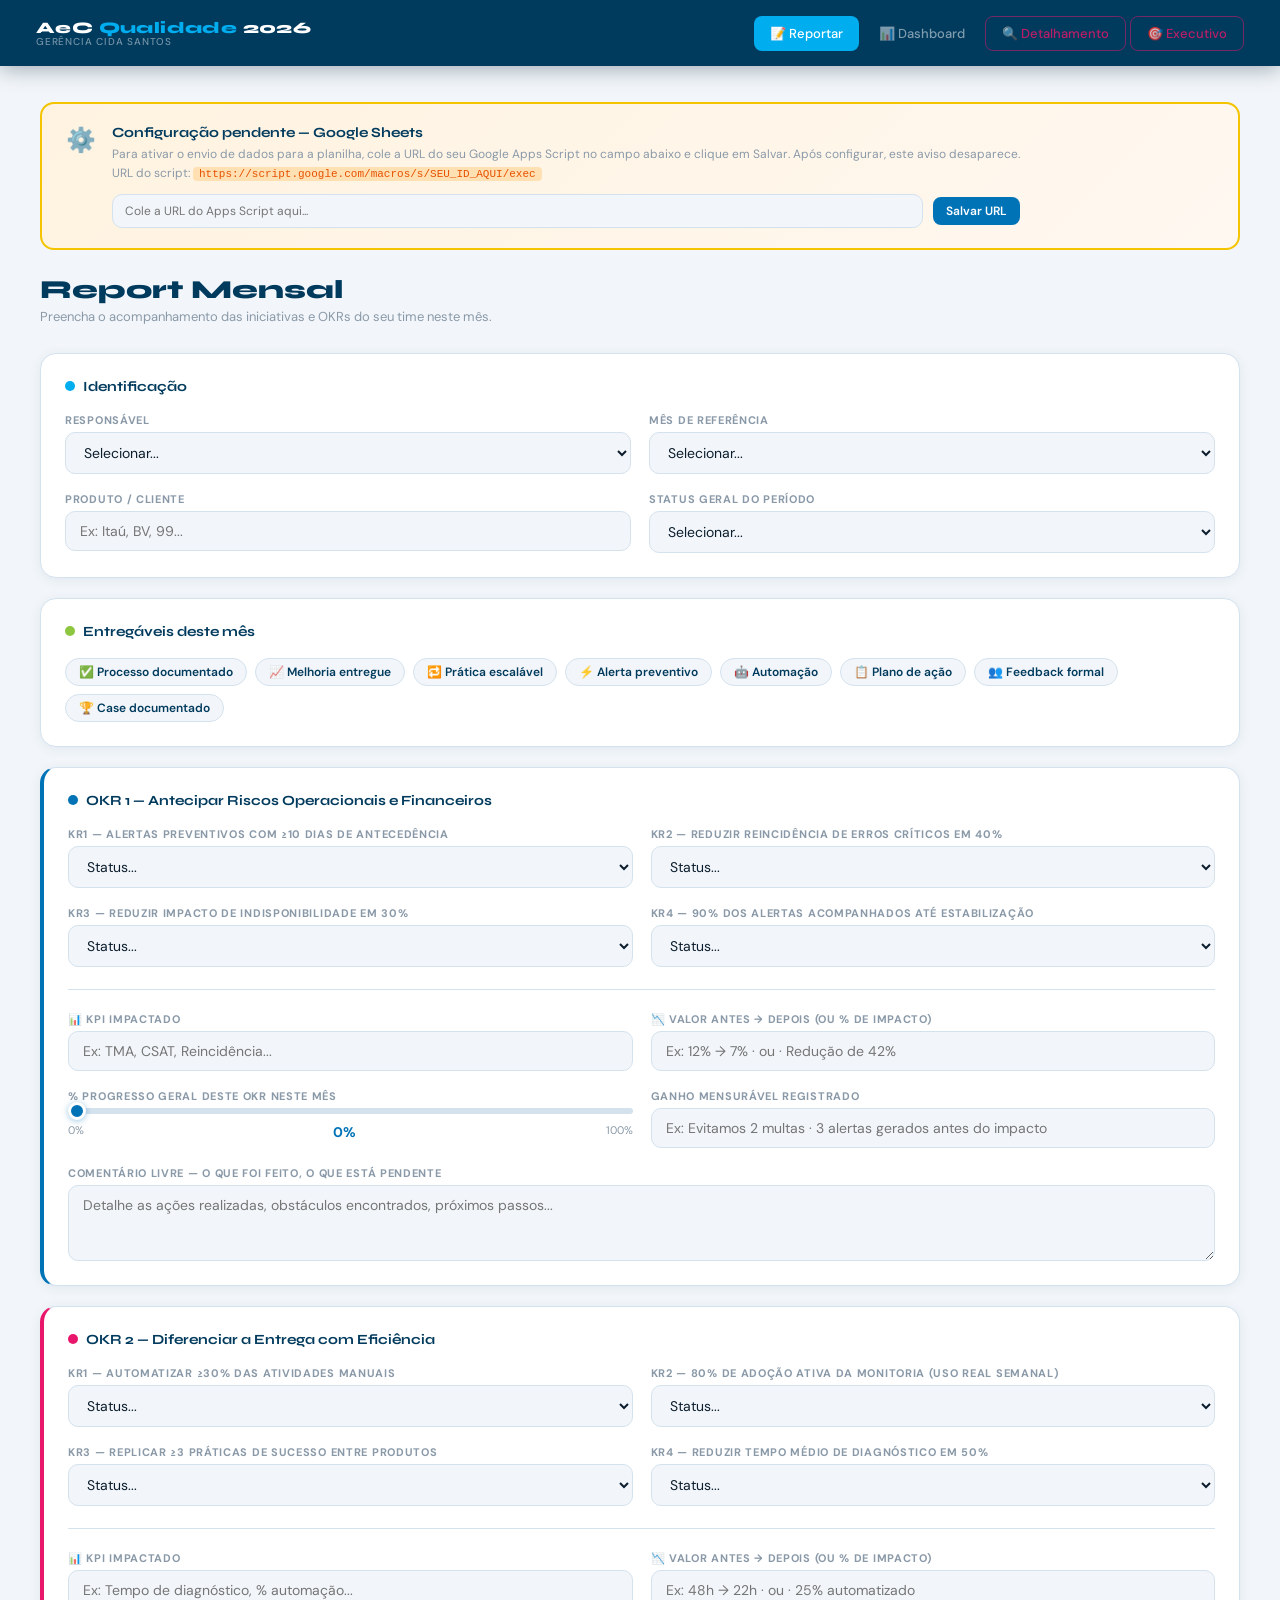
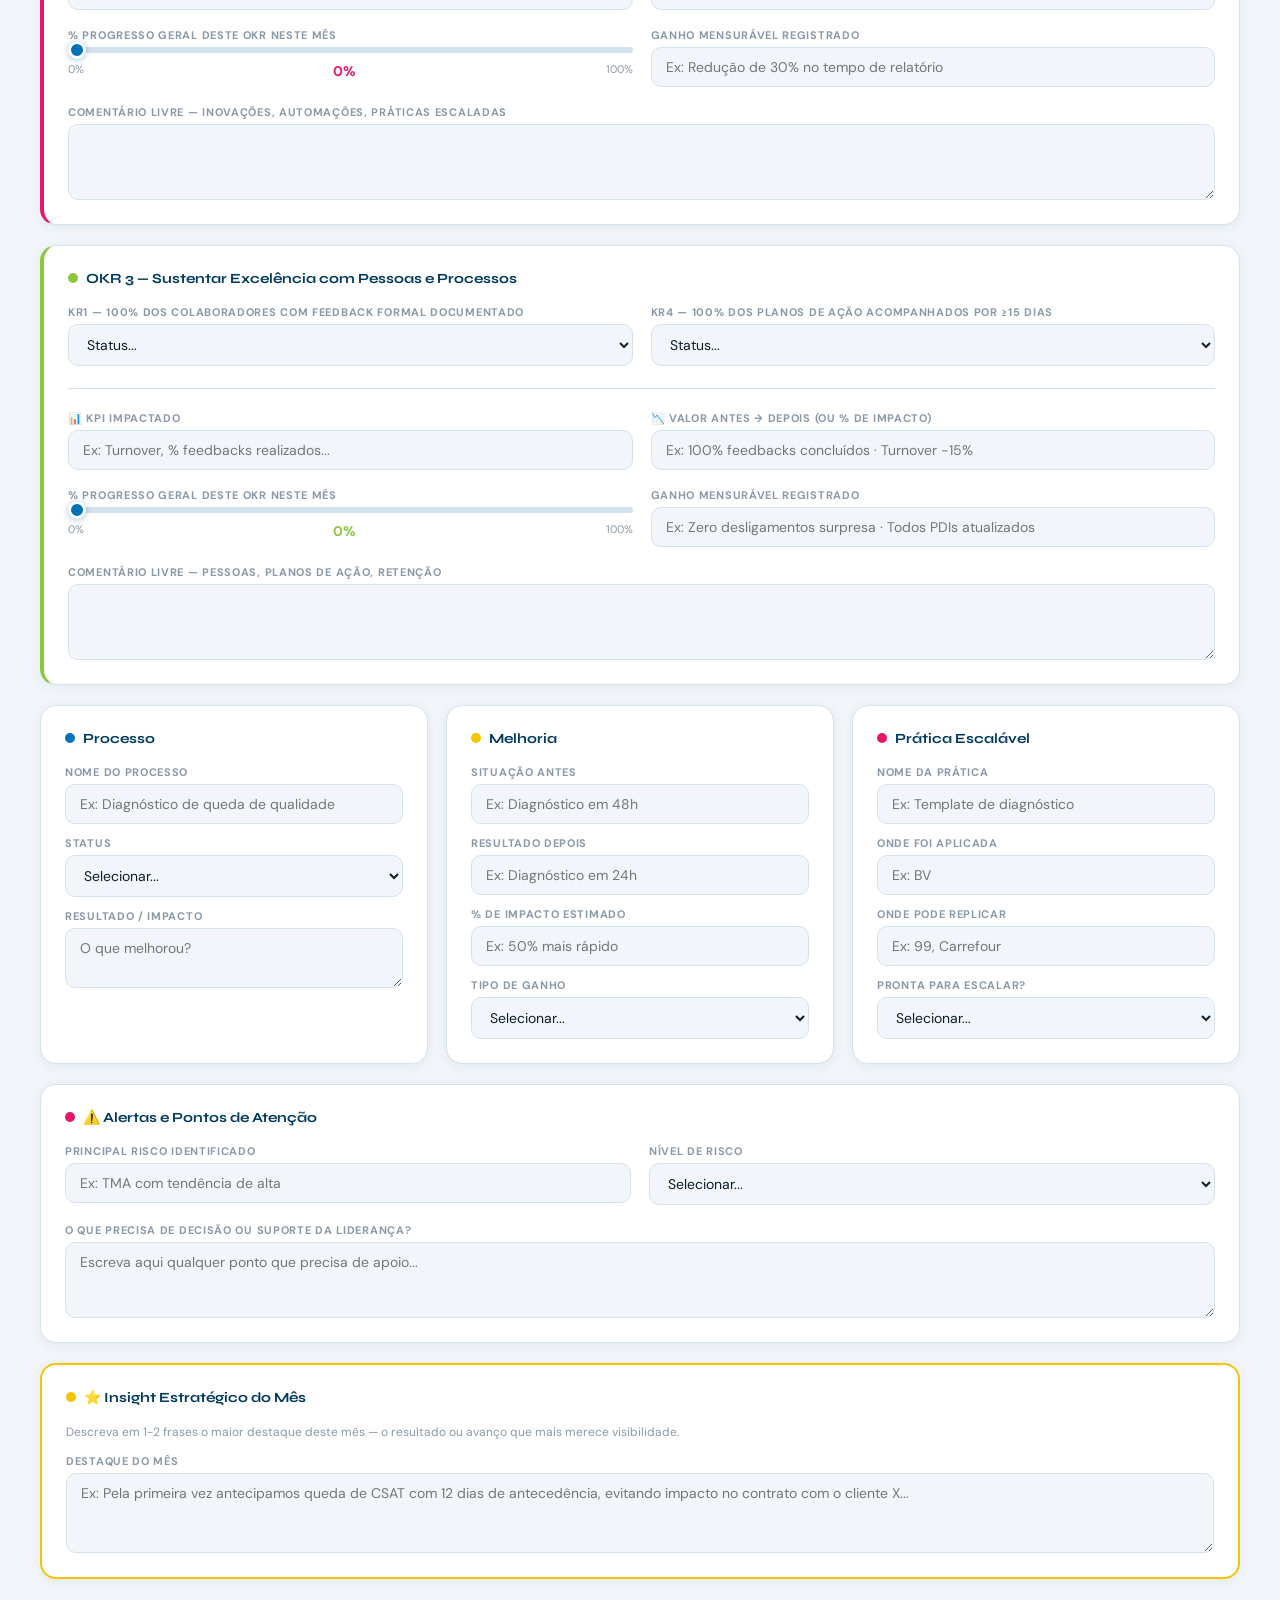
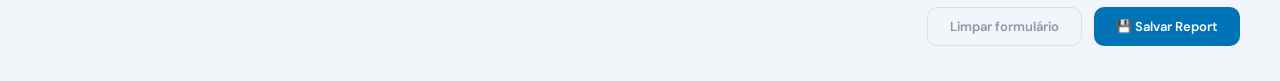
==== index.html @ 35d38d85 "Add files via upload" ====
<!DOCTYPE html>
<html lang="pt-BR">
<head>
<meta charset="UTF-8">
<meta name="viewport" content="width=device-width, initial-scale=1.0">
<title>Qualidade AeC 2026 — Gerência Cida Santos</title>
<style>
@import url('https://fonts.googleapis.com/css2?family=Syne:wght@400;600;700;800&family=DM+Sans:ital,wght@0,300;0,400;0,500;0,600;1,400&display=swap');

:root {
  --navy: #003A5D;
  --teal: #0073B7;
  --cyan: #00AEEF;
  --magenta: #E8176C;
  --yellow: #F5C400;
  --lime: #8DC63F;
  --white: #FFFFFF;
  --offwhite: #F2F6FA;
  --gray: #8A99A8;
  --dark: #0C1E2D;
  --border: #D4E2EE;
  --card: #FFFFFF;
  --shadow: 0 2px 12px rgba(0,58,93,.08);
}

* { margin:0; padding:0; box-sizing:border-box; }
html { scroll-behavior: smooth; }

body {
  font-family: 'DM Sans', sans-serif;
  background: var(--offwhite);
  color: var(--dark);
  min-height: 100vh;
}

/* ── NAV ── */
.nav {
  background: var(--navy);
  display: flex;
  align-items: center;
  justify-content: space-between;
  padding: 0 36px;
  height: 66px;
  position: sticky;
  top: 0;
  z-index: 200;
  box-shadow: 0 3px 20px rgba(0,30,50,.35);
}
.nav-brand {
  display: flex;
  flex-direction: column;
  line-height: 1.1;
}
.nav-brand .title {
  font-family: 'Syne', sans-serif;
  font-weight: 800;
  font-size: 16px;
  color: var(--white);
  letter-spacing: .4px;
}
.nav-brand .title span { color: var(--cyan); }
.nav-brand .sub {
  font-size: 10px;
  color: rgba(255,255,255,.45);
  font-weight: 500;
  letter-spacing: .8px;
  text-transform: uppercase;
}
.nav-tabs { display: flex; gap: 4px; }
.tab-btn {
  background: none;
  border: none;
  color: rgba(255,255,255,.5);
  font-family: 'DM Sans', sans-serif;
  font-size: 13px;
  font-weight: 500;
  padding: 8px 16px;
  border-radius: 8px;
  cursor: pointer;
  transition: all .2s;
  white-space: nowrap;
}
.tab-btn:hover { background: rgba(255,255,255,.1); color: var(--white); }
.tab-btn.active { background: var(--cyan); color: var(--white); }
.tab-btn.locked { border: 1px solid rgba(232,23,108,.5); color: rgba(232,23,108,.8); }
.tab-btn.locked:hover, .tab-btn.locked.active { background: var(--magenta); color: var(--white); border-color: var(--magenta); }

/* ── PAGES ── */
.page { display: none; padding: 36px 40px; max-width: 1300px; margin: 0 auto; animation: fadeUp .3s ease; }
.page.active { display: block; }
@keyframes fadeUp { from { opacity:0; transform:translateY(10px); } to { opacity:1; transform:none; } }

/* ── PAGE HEADER ── */
.pg-header { margin-bottom: 28px; display: flex; justify-content: space-between; align-items: flex-end; }
.pg-header h1 { font-family: 'Syne', sans-serif; font-size: 26px; font-weight: 800; color: var(--navy); }
.pg-header p { color: var(--gray); font-size: 13px; margin-top: 3px; }

/* ── CARDS ── */
.card {
  background: var(--card);
  border-radius: 16px;
  border: 1px solid var(--border);
  padding: 24px;
  box-shadow: var(--shadow);
}
.card-title {
  font-family: 'Syne', sans-serif;
  font-weight: 700;
  font-size: 14px;
  color: var(--navy);
  margin-bottom: 18px;
  display: flex;
  align-items: center;
  gap: 8px;
}
.card-title .accent {
  width: 10px; height: 10px;
  border-radius: 50%;
  flex-shrink: 0;
}

/* ── FORM ── */
.form-grid { display: grid; grid-template-columns: 1fr 1fr; gap: 18px; }
.form-group { display: flex; flex-direction: column; gap: 5px; }
.form-group.full { grid-column: 1/-1; }
.form-group.third { grid-column: span 1; }
label {
  font-size: 11px;
  font-weight: 700;
  text-transform: uppercase;
  letter-spacing: .7px;
  color: var(--gray);
}
input[type=text], input[type=password], input[type=number], select, textarea {
  border: 1.5px solid var(--border);
  border-radius: 10px;
  padding: 10px 14px;
  font-family: 'DM Sans', sans-serif;
  font-size: 14px;
  color: var(--dark);
  background: var(--offwhite);
  transition: border-color .2s, background .2s;
  outline: none;
  width: 100%;
}
input:focus, select:focus, textarea:focus { border-color: var(--cyan); background: #fff; }
textarea { resize: vertical; min-height: 76px; }

/* range slider */
input[type=range] {
  -webkit-appearance: none;
  width: 100%; height: 6px;
  border-radius: 3px;
  background: var(--border);
  border: none;
  padding: 0;
  cursor: pointer;
}
input[type=range]::-webkit-slider-thumb {
  -webkit-appearance: none;
  width: 18px; height: 18px;
  border-radius: 50%;
  background: var(--teal);
  border: 3px solid white;
  box-shadow: 0 1px 6px rgba(0,115,183,.4);
}

/* ── BADGES ── */
.badge {
  display: inline-flex; align-items: center; gap: 5px;
  padding: 3px 10px; border-radius: 20px;
  font-size: 11px; font-weight: 700;
}
.badge-green { background: #E6F9ED; color: #1A9E43; }
.badge-yellow { background: #FFF9E0; color: #B8890A; }
.badge-red { background: #FFEDF4; color: #C8104A; }
.badge-blue { background: #E5F4FF; color: #005CA8; }
.badge-gray { background: var(--offwhite); color: var(--gray); }

/* ── BUTTONS ── */
.btn {
  font-family: 'DM Sans', sans-serif;
  font-size: 13px;
  font-weight: 600;
  padding: 10px 22px;
  border-radius: 10px;
  cursor: pointer;
  border: none;
  transition: all .2s;
  display: inline-flex; align-items: center; gap: 6px;
}
.btn-primary { background: var(--teal); color: #fff; }
.btn-primary:hover { background: #005c96; transform: translateY(-1px); box-shadow: 0 4px 14px rgba(0,115,183,.3); }
.btn-magenta { background: var(--magenta); color: #fff; }
.btn-magenta:hover { background: #c0125c; }
.btn-ghost { background: none; border: 1.5px solid var(--border); color: var(--gray); }
.btn-ghost:hover { border-color: var(--teal); color: var(--teal); }
.btn-sm { padding: 6px 13px; font-size: 12px; border-radius: 8px; }

/* ── PROGRESS ── */
.prog-wrap { display: flex; align-items: center; gap: 12px; }
.prog-bar { flex: 1; height: 8px; background: var(--border); border-radius: 4px; overflow: hidden; }
.prog-fill { height: 100%; border-radius: 4px; transition: width .6s cubic-bezier(.4,0,.2,1); }
.prog-label { font-family: 'Syne', sans-serif; font-size: 14px; font-weight: 700; min-width: 38px; text-align: right; }

/* ── KPI STRIP ── */
.kpi-strip { display: grid; grid-template-columns: repeat(4,1fr); gap: 16px; margin-bottom: 24px; }
.kpi-card {
  background: var(--card);
  border-radius: 14px;
  border: 1px solid var(--border);
  padding: 20px 20px 16px;
  position: relative;
  overflow: hidden;
  box-shadow: var(--shadow);
}
.kpi-card::before { content:''; position:absolute; bottom:0; left:0; width:100%; height:3px; }
.kpi-card.k1::before { background: var(--cyan); }
.kpi-card.k2::before { background: var(--teal); }
.kpi-card.k3::before { background: var(--magenta); }
.kpi-card.k4::before { background: var(--lime); }
.kpi-lbl { font-size:10px; font-weight:700; text-transform:uppercase; letter-spacing:.7px; color:var(--gray); }
.kpi-val { font-family:'Syne',sans-serif; font-size:34px; font-weight:800; color:var(--navy); margin:2px 0 1px; }
.kpi-sub { font-size:11px; color:var(--gray); }

/* ── TABLE ── */
.tbl-wrap { overflow-x: auto; }
table { width: 100%; border-collapse: collapse; }
thead th {
  font-size: 10px; font-weight: 700; text-transform: uppercase; letter-spacing: .7px;
  color: var(--gray); padding: 10px 14px; text-align: left;
  border-bottom: 2px solid var(--border); white-space: nowrap;
}
tbody tr { border-bottom: 1px solid var(--border); transition: background .15s; }
tbody tr:hover { background: var(--offwhite); }
tbody td { padding: 11px 14px; font-size: 13px; vertical-align: middle; }

/* ── PILL SELECTOR ── */
.pills { display: flex; flex-wrap: wrap; gap: 8px; }
.pill {
  background: var(--offwhite); border: 1.5px solid var(--border);
  border-radius: 20px; padding: 5px 13px;
  font-size: 12px; font-weight: 600; color: var(--navy);
  cursor: pointer; transition: all .18s; user-select: none;
}
.pill:hover { border-color: var(--teal); color: var(--teal); }
.pill.on { background: var(--teal); color: white; border-color: var(--teal); }

/* ── SECTION DIVIDER ── */
.divider { height: 1px; background: var(--border); margin: 24px 0; }

/* ── TOAST ── */
.toast {
  position: fixed; bottom: 28px; right: 28px;
  background: var(--navy); color: white;
  padding: 14px 22px; border-radius: 12px;
  font-size: 14px; font-weight: 500;
  box-shadow: 0 8px 28px rgba(0,0,0,.25);
  z-index: 999;
  transform: translateY(80px); opacity: 0;
  transition: all .3s cubic-bezier(.4,0,.2,1);
}
.toast.show { transform: none; opacity: 1; }
.toast.success { border-left: 4px solid var(--lime); }
.toast.error { border-left: 4px solid var(--magenta); }

/* ── PASSWORD OVERLAY ── */
.pw-overlay {
  position: fixed; inset: 0;
  background: rgba(0,20,35,.8);
  display: flex; align-items: center; justify-content: center;
  z-index: 500; backdrop-filter: blur(8px);
}
.pw-box {
  background: white; border-radius: 20px; padding: 44px 40px;
  width: 360px; text-align: center;
  box-shadow: 0 30px 80px rgba(0,0,0,.35);
}
.pw-box .lock-icon { font-size: 36px; margin-bottom: 14px; }
.pw-box h2 { font-family:'Syne',sans-serif; font-size:22px; font-weight:800; color:var(--navy); }
.pw-box p { font-size:13px; color:var(--gray); margin:6px 0 22px; line-height:1.5; }
.pw-box input { text-align:center; letter-spacing:4px; font-size:18px; margin-bottom:14px; }
.pw-err { color:var(--magenta); font-size:12px; font-weight:600; margin-top:8px; display:none; }

/* ── EXEC PAGE ── */
.exec-hero {
  background: linear-gradient(135deg, var(--navy) 0%, #004d7a 55%, #006fa8 100%);
  border-radius: 20px; padding: 48px 52px;
  color: white; position: relative; overflow: hidden;
  margin-bottom: 28px;
}
.exec-hero::before {
  content:''; position:absolute; right:-80px; top:-80px;
  width:340px; height:340px;
  background: radial-gradient(circle, rgba(0,174,239,.2) 0%, transparent 70%);
  border-radius:50%;
}
.exec-hero::after {
  content:''; position:absolute; left:30%; bottom:-100px;
  width:280px; height:280px;
  background: radial-gradient(circle, rgba(232,23,108,.15) 0%, transparent 70%);
  border-radius:50%;
}
.exec-tag {
  display: inline-block;
  background: rgba(255,255,255,.12);
  border: 1px solid rgba(255,255,255,.2);
  border-radius: 20px; padding: 4px 14px;
  font-size: 10px; font-weight: 700; letter-spacing: 1.2px;
  text-transform: uppercase; margin-bottom: 16px; color: rgba(255,255,255,.85);
}
.exec-hero h1 { font-family:'Syne',sans-serif; font-size:34px; font-weight:800; line-height:1.1; }
.exec-hero .subtitle { opacity:.65; margin-top:8px; font-size:14px; }

.exec-grid3 { display:grid; grid-template-columns:1fr 1fr 1fr; gap:18px; margin-bottom:24px; }
.exec-okr-block {
  background:white; border-radius:16px; border:1px solid var(--border);
  padding:24px; box-shadow:var(--shadow); position:relative; overflow:hidden;
}
.exec-okr-block .side-bar { position:absolute; top:0; right:0; width:5px; height:100%; border-radius:0 16px 16px 0; }

.score-ring {
  width:72px; height:72px; border-radius:50%;
  border: 5px solid; flex-shrink:0;
  display:flex; align-items:center; justify-content:center;
  font-family:'Syne',sans-serif; font-size:19px; font-weight:800;
}
.ring-green { border-color:var(--lime); color:var(--lime); }
.ring-yellow { border-color:var(--yellow); color:#c49000; }
.ring-red { border-color:var(--magenta); color:var(--magenta); }

/* Insight box */
.insight-highlight {
  background: linear-gradient(135deg, #FFF8E1, #FFFDF0);
  border: 2px solid var(--yellow);
  border-radius: 14px; padding: 20px 24px;
  margin-bottom: 20px;
}
.insight-highlight .ih-label {
  font-size:10px; font-weight:700; text-transform:uppercase; letter-spacing:.8px;
  color:var(--yellow); margin-bottom:6px;
}
.insight-highlight .ih-text {
  font-size:15px; font-weight:500; color:var(--navy); line-height:1.6;
}
.insight-highlight .ih-month {
  font-size:11px; color:var(--gray); margin-top:6px;
}

.best-year {
  background: linear-gradient(135deg, var(--navy), #005083);
  border-radius: 14px; padding: 24px;
  color: white; margin-bottom: 24px;
}
.best-year .by-label { font-size:10px; font-weight:700; letter-spacing:1px; text-transform:uppercase; opacity:.6; margin-bottom:6px; }
.best-year .by-text { font-family:'Syne',sans-serif; font-size:18px; font-weight:800; line-height:1.4; }
.best-year .by-sub { font-size:12px; opacity:.6; margin-top:6px; }

/* Timeline */
.timeline { display:flex; flex-direction:column; }
.tl-item { display:flex; gap:16px; padding:14px 0; border-bottom:1px solid var(--border); }
.tl-item:last-child { border-bottom:none; }
.tl-dot { width:10px; height:10px; border-radius:50%; background:var(--cyan); margin-top:5px; flex-shrink:0; }
.tl-month { font-family:'Syne',sans-serif; font-size:10px; font-weight:700; color:var(--teal); text-transform:uppercase; letter-spacing:.8px; min-width:32px; margin-top:3px; }
.tl-body { flex:1; }
.tl-body strong { font-size:13px; font-weight:600; color:var(--navy); }
.tl-body p { font-size:12px; color:var(--gray); margin-top:2px; line-height:1.5; }

/* Detail view */
.detail-card {
  background:white; border-radius:14px; border:1px solid var(--border);
  padding:20px; margin-bottom:14px; cursor:pointer;
  transition: box-shadow .2s, border-color .2s;
}
.detail-card:hover { box-shadow:0 4px 20px rgba(0,58,93,.1); border-color:var(--cyan); }
.detail-card .dc-header { display:flex; justify-content:space-between; align-items:center; margin-bottom:10px; }
.detail-card .dc-title { font-family:'Syne',sans-serif; font-size:14px; font-weight:700; color:var(--navy); }
.detail-body { display:none; padding-top:14px; border-top:1px solid var(--border); margin-top:10px; }
.detail-body.open { display:block; }
.dl-row { display:grid; grid-template-columns:1fr 1fr; gap:12px; margin-bottom:12px; }
.dl-item label { font-size:10px; font-weight:700; text-transform:uppercase; letter-spacing:.6px; color:var(--gray); display:block; margin-bottom:3px; }
.dl-item p { font-size:13px; color:var(--dark); line-height:1.5; }
.dl-item.full { grid-column:1/-1; }

/* Config banner */
.config-banner {
  background: linear-gradient(135deg, #FFF3E0, #FFF8F0);
  border: 2px solid var(--yellow);
  border-radius: 14px; padding: 20px 24px;
  margin-bottom: 24px; display:flex; gap:16px; align-items:flex-start;
}
.config-banner .icon { font-size:24px; flex-shrink:0; }
.config-banner h3 { font-family:'Syne',sans-serif; font-size:14px; font-weight:700; color:var(--navy); margin-bottom:4px; }
.config-banner p { font-size:12px; color:var(--gray); line-height:1.6; }
.config-banner code { background:#FFE0B2; padding:1px 6px; border-radius:4px; font-size:11px; color:#E65100; }

/* Saving indicator */
.saving { display:none; align-items:center; gap:8px; font-size:13px; color:var(--teal); font-weight:500; }
.saving.show { display:flex; }
.saving-dot { width:8px; height:8px; border-radius:50%; background:var(--teal); animation:pulse 1s infinite; }
@keyframes pulse { 0%,100%{opacity:1} 50%{opacity:.3} }

@media(max-width:900px){
  .kpi-strip{grid-template-columns:1fr 1fr;}
  .exec-grid3{grid-template-columns:1fr;}
  .form-grid{grid-template-columns:1fr;}
  .page{padding:20px 16px;}
  .nav{padding:0 16px;}
  .nav-brand .sub{display:none;}
}
</style>
</head>
<body>

<!-- NAV -->
<nav class="nav">
  <div class="nav-brand">
    <div class="title">AeC <span>Qualidade</span> 2026</div>
    <div class="sub">Gerência Cida Santos</div>
  </div>
  <div class="nav-tabs">
    <button class="tab-btn active" id="tab-report" onclick="goTo('report',this)">📝 Reportar</button>
    <button class="tab-btn" id="tab-dashboard" onclick="goTo('dashboard',this)">📊 Dashboard</button>
    <button class="tab-btn locked" id="tab-detail" onclick="askPw('detail')">🔍 Detalhamento</button>
    <button class="tab-btn locked" id="tab-exec" onclick="askPw('exec')">🎯 Executivo</button>
  </div>
</nav>

<!-- ══════════════════════════════════
     PAGE: REPORT
══════════════════════════════════ -->
<div class="page active" id="page-report">

  <!-- Config banner (shown until webhook is set) -->
  <div class="config-banner" id="config-banner">
    <div class="icon">⚙️</div>
    <div>
      <h3>Configuração pendente — Google Sheets</h3>
      <p>Para ativar o envio de dados para a planilha, cole a URL do seu Google Apps Script no campo abaixo e clique em Salvar. Após configurar, este aviso desaparece.<br>
      URL do script: <code>https://script.google.com/macros/s/SEU_ID_AQUI/exec</code></p>
      <div style="display:flex;gap:10px;margin-top:10px;align-items:center;">
        <input type="text" id="webhook-url" placeholder="Cole a URL do Apps Script aqui..." style="flex:1;font-size:12px;padding:8px 12px;">
        <button class="btn btn-primary btn-sm" onclick="saveWebhook()">Salvar URL</button>
      </div>
    </div>
  </div>

  <div class="pg-header">
    <div>
      <h1>Report Mensal</h1>
      <p>Preencha o acompanhamento das iniciativas e OKRs do seu time neste mês.</p>
    </div>
    <div class="saving" id="saving-indicator">
      <div class="saving-dot"></div> Salvando...
    </div>
  </div>

  <!-- IDENTIFICAÇÃO -->
  <div class="card" style="margin-bottom:20px;">
    <div class="card-title"><span class="accent" style="background:var(--cyan)"></span>Identificação</div>
    <div class="form-grid">
      <div class="form-group">
        <label>Responsável</label>
        <select id="f-resp">
          <option value="">Selecionar...</option>
          <option>Sandra — Itaú</option>
          <option>Paulo — BV / 99</option>
          <option>Victor — Monitoria</option>
          <option>Ricardo — Mercado Livre</option>
          <option>Gabriel — Produção</option>
          <option>Karina — Claro Brasil</option>
          <option>Antonio — Neoenergia</option>
          <option>Aparecida — Automação</option>
          <option>Outro</option>
        </select>
      </div>
      <div class="form-group">
        <label>Mês de referência</label>
        <select id="f-mes">
          <option value="">Selecionar...</option>
          <option>Janeiro 2026</option><option>Fevereiro 2026</option>
          <option>Março 2026</option><option>Abril 2026</option>
          <option>Maio 2026</option><option>Junho 2026</option>
          <option>Julho 2026</option><option>Agosto 2026</option>
          <option>Setembro 2026</option><option>Outubro 2026</option>
          <option>Novembro 2026</option><option>Dezembro 2026</option>
        </select>
      </div>
      <div class="form-group">
        <label>Produto / Cliente</label>
        <input type="text" id="f-produto" placeholder="Ex: Itaú, BV, 99...">
      </div>
      <div class="form-group">
        <label>Status geral do período</label>
        <select id="f-status">
          <option value="">Selecionar...</option>
          <option value="green">🟢 Em dia</option>
          <option value="yellow">🟡 Atenção</option>
          <option value="red">🔴 Atrasado</option>
        </select>
      </div>
    </div>
  </div>

  <!-- ENTREGÁVEIS -->
  <div class="card" style="margin-bottom:20px;">
    <div class="card-title"><span class="accent" style="background:var(--lime)"></span>Entregáveis deste mês</div>
    <div class="pills" id="pills-container">
      <div class="pill" onclick="tp(this)">✅ Processo documentado</div>
      <div class="pill" onclick="tp(this)">📈 Melhoria entregue</div>
      <div class="pill" onclick="tp(this)">🔁 Prática escalável</div>
      <div class="pill" onclick="tp(this)">⚡ Alerta preventivo</div>
      <div class="pill" onclick="tp(this)">🤖 Automação</div>
      <div class="pill" onclick="tp(this)">📋 Plano de ação</div>
      <div class="pill" onclick="tp(this)">👥 Feedback formal</div>
      <div class="pill" onclick="tp(this)">🏆 Case documentado</div>
    </div>
  </div>

  <!-- OKR 1 -->
  <div class="card" style="margin-bottom:20px; border-left:4px solid var(--teal);">
    <div class="card-title"><span class="accent" style="background:var(--teal)"></span>OKR 1 — Antecipar Riscos Operacionais e Financeiros</div>
    <div class="form-grid">
      <div class="form-group">
        <label>KR1 — Alertas preventivos com ≥10 dias de antecedência</label>
        <select id="o1k1"><option value="">Status...</option><option value="100">✅ Meta atingida</option><option value="70">🟡 Em progresso</option><option value="50">⚠️ Em risco</option><option value="0">❌ Não iniciado</option></select>
      </div>
      <div class="form-group">
        <label>KR2 — Reduzir reincidência de erros críticos em 40%</label>
        <select id="o1k2"><option value="">Status...</option><option value="100">✅ Meta atingida</option><option value="70">🟡 Em progresso</option><option value="50">⚠️ Em risco</option><option value="0">❌ Não iniciado</option></select>
      </div>
      <div class="form-group">
        <label>KR3 — Reduzir impacto de indisponibilidade em 30%</label>
        <select id="o1k3"><option value="">Status...</option><option value="100">✅ Meta atingida</option><option value="70">🟡 Em progresso</option><option value="50">⚠️ Em risco</option><option value="0">❌ Não iniciado</option></select>
      </div>
      <div class="form-group">
        <label>KR4 — 90% dos alertas acompanhados até estabilização</label>
        <select id="o1k4"><option value="">Status...</option><option value="100">✅ Meta atingida</option><option value="70">🟡 Em progresso</option><option value="50">⚠️ Em risco</option><option value="0">❌ Não iniciado</option></select>
      </div>
      <div class="divider" style="margin:4px 0; grid-column:1/-1;"></div>
      <div class="form-group">
        <label>📊 KPI impactado</label>
        <input type="text" id="o1-kpi" placeholder="Ex: TMA, CSAT, Reincidência...">
      </div>
      <div class="form-group">
        <label>📉 Valor antes → depois (ou % de impacto)</label>
        <input type="text" id="o1-impacto" placeholder="Ex: 12% → 7% · ou · Redução de 42%">
      </div>
      <div class="form-group">
        <label>% progresso geral deste OKR neste mês</label>
        <input type="range" id="o1-pct" min="0" max="100" value="0" oninput="setPct('o1-pct','o1-pctv','var(--teal)')">
        <div style="display:flex;justify-content:space-between;margin-top:4px;">
          <span style="font-size:11px;color:var(--gray);">0%</span>
          <span id="o1-pctv" style="font-size:14px;font-weight:700;color:var(--teal);">0%</span>
          <span style="font-size:11px;color:var(--gray);">100%</span>
        </div>
      </div>
      <div class="form-group">
        <label>Ganho mensurável registrado</label>
        <input type="text" id="o1-ganho" placeholder="Ex: Evitamos 2 multas · 3 alertas gerados antes do impacto">
      </div>
      <div class="form-group full">
        <label>Comentário livre — o que foi feito, o que está pendente</label>
        <textarea id="o1-comment" placeholder="Detalhe as ações realizadas, obstáculos encontrados, próximos passos..."></textarea>
      </div>
    </div>
  </div>

  <!-- OKR 2 -->
  <div class="card" style="margin-bottom:20px; border-left:4px solid var(--magenta);">
    <div class="card-title"><span class="accent" style="background:var(--magenta)"></span>OKR 2 — Diferenciar a Entrega com Eficiência</div>
    <div class="form-grid">
      <div class="form-group">
        <label>KR1 — Automatizar ≥30% das atividades manuais</label>
        <select id="o2k1"><option value="">Status...</option><option value="100">✅ Meta atingida</option><option value="70">🟡 Em progresso</option><option value="50">⚠️ Em risco</option><option value="0">❌ Não iniciado</option></select>
      </div>
      <div class="form-group">
        <label>KR2 — 80% de adoção ativa da monitoria (uso real semanal)</label>
        <select id="o2k2"><option value="">Status...</option><option value="100">✅ Meta atingida</option><option value="70">🟡 Em progresso</option><option value="50">⚠️ Em risco</option><option value="0">❌ Não iniciado</option></select>
      </div>
      <div class="form-group">
        <label>KR3 — Replicar ≥3 práticas de sucesso entre produtos</label>
        <select id="o2k3"><option value="">Status...</option><option value="100">✅ Meta atingida</option><option value="70">🟡 Em progresso</option><option value="50">⚠️ Em risco</option><option value="0">❌ Não iniciado</option></select>
      </div>
      <div class="form-group">
        <label>KR4 — Reduzir tempo médio de diagnóstico em 50%</label>
        <select id="o2k4"><option value="">Status...</option><option value="100">✅ Meta atingida</option><option value="70">🟡 Em progresso</option><option value="50">⚠️ Em risco</option><option value="0">❌ Não iniciado</option></select>
      </div>
      <div class="divider" style="margin:4px 0; grid-column:1/-1;"></div>
      <div class="form-group">
        <label>📊 KPI impactado</label>
        <input type="text" id="o2-kpi" placeholder="Ex: Tempo de diagnóstico, % automação...">
      </div>
      <div class="form-group">
        <label>📉 Valor antes → depois (ou % de impacto)</label>
        <input type="text" id="o2-impacto" placeholder="Ex: 48h → 22h · ou · 25% automatizado">
      </div>
      <div class="form-group">
        <label>% progresso geral deste OKR neste mês</label>
        <input type="range" id="o2-pct" min="0" max="100" value="0" oninput="setPct('o2-pct','o2-pctv','var(--magenta)')">
        <div style="display:flex;justify-content:space-between;margin-top:4px;">
          <span style="font-size:11px;color:var(--gray);">0%</span>
          <span id="o2-pctv" style="font-size:14px;font-weight:700;color:var(--magenta);">0%</span>
          <span style="font-size:11px;color:var(--gray);">100%</span>
        </div>
      </div>
      <div class="form-group">
        <label>Ganho mensurável registrado</label>
        <input type="text" id="o2-ganho" placeholder="Ex: Redução de 30% no tempo de relatório">
      </div>
      <div class="form-group full">
        <label>Comentário livre — inovações, automações, práticas escaladas</label>
        <textarea id="o2-comment"></textarea>
      </div>
    </div>
  </div>

  <!-- OKR 3 -->
  <div class="card" style="margin-bottom:20px; border-left:4px solid var(--lime);">
    <div class="card-title"><span class="accent" style="background:var(--lime)"></span>OKR 3 — Sustentar Excelência com Pessoas e Processos</div>
    <div class="form-grid">
      <div class="form-group">
        <label>KR1 — 100% dos colaboradores com feedback formal documentado</label>
        <select id="o3k1"><option value="">Status...</option><option value="100">✅ Meta atingida</option><option value="70">🟡 Em progresso</option><option value="50">⚠️ Em risco</option><option value="0">❌ Não iniciado</option></select>
      </div>
      <div class="form-group">
        <label>KR4 — 100% dos planos de ação acompanhados por ≥15 dias</label>
        <select id="o3k4"><option value="">Status...</option><option value="100">✅ Meta atingida</option><option value="70">🟡 Em progresso</option><option value="50">⚠️ Em risco</option><option value="0">❌ Não iniciado</option></select>
      </div>
      <div class="divider" style="margin:4px 0; grid-column:1/-1;"></div>
      <div class="form-group">
        <label>📊 KPI impactado</label>
        <input type="text" id="o3-kpi" placeholder="Ex: Turnover, % feedbacks realizados...">
      </div>
      <div class="form-group">
        <label>📉 Valor antes → depois (ou % de impacto)</label>
        <input type="text" id="o3-impacto" placeholder="Ex: 100% feedbacks concluídos · Turnover -15%">
      </div>
      <div class="form-group">
        <label>% progresso geral deste OKR neste mês</label>
        <input type="range" id="o3-pct" min="0" max="100" value="0" oninput="setPct('o3-pct','o3-pctv','var(--lime)')">
        <div style="display:flex;justify-content:space-between;margin-top:4px;">
          <span style="font-size:11px;color:var(--gray);">0%</span>
          <span id="o3-pctv" style="font-size:14px;font-weight:700;color:var(--lime);">0%</span>
          <span style="font-size:11px;color:var(--gray);">100%</span>
        </div>
      </div>
      <div class="form-group">
        <label>Ganho mensurável registrado</label>
        <input type="text" id="o3-ganho" placeholder="Ex: Zero desligamentos surpresa · Todos PDIs atualizados">
      </div>
      <div class="form-group full">
        <label>Comentário livre — pessoas, planos de ação, retenção</label>
        <textarea id="o3-comment"></textarea>
      </div>
    </div>
  </div>

  <!-- PROCESSO / MELHORIA / PRÁTICA -->
  <div style="display:grid;grid-template-columns:1fr 1fr 1fr;gap:18px;margin-bottom:20px;">
    <div class="card">
      <div class="card-title"><span class="accent" style="background:var(--teal)"></span>Processo</div>
      <div class="form-group" style="margin-bottom:12px;">
        <label>Nome do processo</label>
        <input type="text" id="p-nome" placeholder="Ex: Diagnóstico de queda de qualidade">
      </div>
      <div class="form-group" style="margin-bottom:12px;">
        <label>Status</label>
        <select id="p-status">
          <option value="">Selecionar...</option>
          <option>🚧 Em construção</option>
          <option>✅ Implementado</option>
          <option>📋 Documentado e revisado</option>
        </select>
      </div>
      <div class="form-group">
        <label>Resultado / impacto</label>
        <textarea id="p-resultado" placeholder="O que melhorou?" style="min-height:60px;"></textarea>
      </div>
    </div>
    <div class="card">
      <div class="card-title"><span class="accent" style="background:var(--yellow)"></span>Melhoria</div>
      <div class="form-group" style="margin-bottom:12px;">
        <label>Situação antes</label>
        <input type="text" id="m-antes" placeholder="Ex: Diagnóstico em 48h">
      </div>
      <div class="form-group" style="margin-bottom:12px;">
        <label>Resultado depois</label>
        <input type="text" id="m-depois" placeholder="Ex: Diagnóstico em 24h">
      </div>
      <div class="form-group" style="margin-bottom:12px;">
        <label>% de impacto estimado</label>
        <input type="text" id="m-pct" placeholder="Ex: 50% mais rápido">
      </div>
      <div class="form-group">
        <label>Tipo de ganho</label>
        <select id="m-tipo">
          <option value="">Selecionar...</option>
          <option>⏱️ Tempo</option>
          <option>💰 Custo</option>
          <option>📉 Redução de erro</option>
          <option>📈 KPI</option>
          <option>⚡ Esforço</option>
        </select>
      </div>
    </div>
    <div class="card">
      <div class="card-title"><span class="accent" style="background:var(--magenta)"></span>Prática Escalável</div>
      <div class="form-group" style="margin-bottom:12px;">
        <label>Nome da prática</label>
        <input type="text" id="e-nome" placeholder="Ex: Template de diagnóstico">
      </div>
      <div class="form-group" style="margin-bottom:12px;">
        <label>Onde foi aplicada</label>
        <input type="text" id="e-origem" placeholder="Ex: BV">
      </div>
      <div class="form-group" style="margin-bottom:12px;">
        <label>Onde pode replicar</label>
        <input type="text" id="e-replica" placeholder="Ex: 99, Carrefour">
      </div>
      <div class="form-group">
        <label>Pronta para escalar?</label>
        <select id="e-pronta">
          <option value="">Selecionar...</option>
          <option>✅ Pronta — pode replicar agora</option>
          <option>🟡 Precisa de ajuste</option>
          <option>❌ Ainda em validação</option>
        </select>
      </div>
    </div>
  </div>

  <!-- ALERTAS -->
  <div class="card" style="margin-bottom:20px;">
    <div class="card-title"><span class="accent" style="background:var(--magenta)"></span>⚠️ Alertas e Pontos de Atenção</div>
    <div class="form-grid">
      <div class="form-group">
        <label>Principal risco identificado</label>
        <input type="text" id="r-risco" placeholder="Ex: TMA com tendência de alta">
      </div>
      <div class="form-group">
        <label>Nível de risco</label>
        <select id="r-nivel">
          <option value="">Selecionar...</option>
          <option value="low">🟢 Baixo</option>
          <option value="mid">🟡 Médio</option>
          <option value="high">🔴 Alto</option>
        </select>
      </div>
      <div class="form-group full">
        <label>O que precisa de decisão ou suporte da liderança?</label>
        <textarea id="r-suporte" placeholder="Escreva aqui qualquer ponto que precisa de apoio..."></textarea>
      </div>
    </div>
  </div>

  <!-- INSIGHT DO MÊS -->
  <div class="card" style="margin-bottom:28px; border:2px solid var(--yellow);">
    <div class="card-title"><span class="accent" style="background:var(--yellow)"></span>⭐ Insight Estratégico do Mês</div>
    <p style="font-size:12px;color:var(--gray);margin-bottom:14px;">Descreva em 1-2 frases o maior destaque deste mês — o resultado ou avanço que mais merece visibilidade.</p>
    <div class="form-group">
      <label>Destaque do mês</label>
      <textarea id="f-insight" placeholder="Ex: Pela primeira vez antecipamos queda de CSAT com 12 dias de antecedência, evitando impacto no contrato com o cliente X..." style="min-height:80px;"></textarea>
    </div>
  </div>

  <div style="display:flex;gap:12px;justify-content:flex-end;">
    <button class="btn btn-ghost" onclick="clearForm()">Limpar formulário</button>
    <button class="btn btn-primary" onclick="submitReport()">💾 Salvar Report</button>
  </div>
</div>

<!-- ══════════════════════════════════
     PAGE: DASHBOARD
══════════════════════════════════ -->
<div class="page" id="page-dashboard">
  <div class="pg-header">
    <div>
      <h1>Dashboard Evolutivo</h1>
      <p>Acompanhamento consolidado dos OKRs — atualizado automaticamente a cada novo report.</p>
    </div>
    <button class="btn btn-ghost btn-sm" onclick="loadDashboard()">🔄 Atualizar</button>
  </div>

  <div class="kpi-strip">
    <div class="kpi-card k1"><div class="kpi-lbl">Reports salvos</div><div class="kpi-val" id="d-total">—</div><div class="kpi-sub">no ano</div></div>
    <div class="kpi-card k2"><div class="kpi-lbl">OKR 1 · Antecipar</div><div class="kpi-val" id="d-o1">—</div><div class="kpi-sub">média acumulada</div></div>
    <div class="kpi-card k3"><div class="kpi-lbl">OKR 2 · Diferenciar</div><div class="kpi-val" id="d-o2">—</div><div class="kpi-sub">média acumulada</div></div>
    <div class="kpi-card k4"><div class="kpi-lbl">OKR 3 · Excelência</div><div class="kpi-val" id="d-o3">—</div><div class="kpi-sub">média acumulada</div></div>
  </div>

  <div class="card" style="margin-bottom:20px;">
    <div class="card-title"><span class="accent" style="background:var(--navy)"></span>Progresso por OKR</div>
    <div id="d-bars"><p style="color:var(--gray);font-size:14px;">Nenhum dado ainda.</p></div>
  </div>

  <div class="card" style="margin-bottom:20px;">
    <div class="card-title"><span class="accent" style="background:var(--navy)"></span>Histórico de Reports</div>
    <div class="tbl-wrap">
      <table>
        <thead>
          <tr>
            <th>Mês</th><th>Responsável</th><th>Produto</th><th>Status</th>
            <th>OKR 1</th><th>OKR 2</th><th>OKR 3</th>
            <th>Ganho OKR1</th><th>Ganho OKR2</th><th>Risco</th>
          </tr>
        </thead>
        <tbody id="d-tbody"><tr><td colspan="10" style="text-align:center;padding:30px;color:var(--gray);">Nenhum dado</td></tr></tbody>
      </table>
    </div>
  </div>

  <div class="card">
    <div class="card-title"><span class="accent" style="background:var(--magenta)"></span>⚠️ Alertas Abertos</div>
    <div id="d-alertas"><p style="color:var(--gray);font-size:14px;">Nenhum alerta.</p></div>
  </div>
</div>

<!-- ══════════════════════════════════
     PAGE: DETALHAMENTO (senha)
══════════════════════════════════ -->
<div class="page" id="page-detail">
  <div class="pg-header">
    <div>
      <h1>Detalhamento dos Reports</h1>
      <p>Clique em qualquer report para expandir e ver todos os dados preenchidos.</p>
    </div>
    <button class="btn btn-ghost btn-sm" onclick="loadDetail()">🔄 Atualizar</button>
  </div>
  <div id="detail-list"><p style="color:var(--gray);font-size:14px;">Nenhum dado.</p></div>
</div>

<!-- ══════════════════════════════════
     PAGE: EXECUTIVO (senha)
══════════════════════════════════ -->
<div class="page" id="page-exec">
  <div class="exec-hero">
    <div class="exec-tag">Confidencial · Visão Executiva · Gerência Cida Santos</div>
    <h1>Qualidade AeC — 2026</h1>
    <p class="subtitle">Síntese estratégica para apresentação ao Diretor Wallace · Antecipar e Diferenciar</p>
  </div>

  <!-- Destaque do ano -->
  <div class="best-year" id="ex-bestyear">
    <div class="by-label">⭐ Maior destaque do ano</div>
    <div class="by-text" id="ex-best-text">Nenhum dado disponível ainda.</div>
    <div class="by-sub" id="ex-best-sub"></div>
  </div>

  <!-- Insight do mês em destaque -->
  <div class="insight-highlight" id="ex-insight-box">
    <div class="ih-label">💡 Insight estratégico em destaque</div>
    <div class="ih-text" id="ex-insight-text">Nenhum insight registrado.</div>
    <div class="ih-month" id="ex-insight-month"></div>
  </div>

  <!-- OKR rings -->
  <div class="exec-grid3" style="margin-bottom:24px;">
    <div class="exec-okr-block">
      <div class="side-bar" style="background:var(--teal);"></div>
      <div style="font-size:10px;font-weight:700;text-transform:uppercase;letter-spacing:.7px;color:var(--gray);margin-bottom:4px;">OKR 1</div>
      <div style="font-family:'Syne',sans-serif;font-size:13px;font-weight:700;color:var(--navy);margin-bottom:16px;">Antecipar Riscos</div>
      <div style="display:flex;align-items:center;gap:16px;">
        <div class="score-ring" id="ex-ring1">—</div>
        <div style="flex:1;">
          <div style="font-size:11px;color:var(--gray);margin-bottom:6px;">Progresso acumulado</div>
          <div class="prog-bar"><div class="prog-fill" id="ex-bar1" style="width:0%;background:linear-gradient(90deg,var(--teal),var(--cyan));"></div></div>
          <div style="font-size:11px;color:var(--gray);margin-top:6px;" id="ex-ganho1">—</div>
        </div>
      </div>
    </div>
    <div class="exec-okr-block">
      <div class="side-bar" style="background:var(--magenta);"></div>
      <div style="font-size:10px;font-weight:700;text-transform:uppercase;letter-spacing:.7px;color:var(--gray);margin-bottom:4px;">OKR 2</div>
      <div style="font-family:'Syne',sans-serif;font-size:13px;font-weight:700;color:var(--navy);margin-bottom:16px;">Diferenciar a Entrega</div>
      <div style="display:flex;align-items:center;gap:16px;">
        <div class="score-ring" id="ex-ring2">—</div>
        <div style="flex:1;">
          <div style="font-size:11px;color:var(--gray);margin-bottom:6px;">Progresso acumulado</div>
          <div class="prog-bar"><div class="prog-fill" id="ex-bar2" style="width:0%;background:linear-gradient(90deg,var(--magenta),#f0609a);"></div></div>
          <div style="font-size:11px;color:var(--gray);margin-top:6px;" id="ex-ganho2">—</div>
        </div>
      </div>
    </div>
    <div class="exec-okr-block">
      <div class="side-bar" style="background:var(--lime);"></div>
      <div style="font-size:10px;font-weight:700;text-transform:uppercase;letter-spacing:.7px;color:var(--gray);margin-bottom:4px;">OKR 3</div>
      <div style="font-family:'Syne',sans-serif;font-size:13px;font-weight:700;color:var(--navy);margin-bottom:16px;">Sustentar Excelência</div>
      <div style="display:flex;align-items:center;gap:16px;">
        <div class="score-ring" id="ex-ring3">—</div>
        <div style="flex:1;">
          <div style="font-size:11px;color:var(--gray);margin-bottom:6px;">Progresso acumulado</div>
          <div class="prog-bar"><div class="prog-fill" id="ex-bar3" style="width:0%;background:linear-gradient(90deg,var(--lime),#5fb800);"></div></div>
          <div style="font-size:11px;color:var(--gray);margin-top:6px;" id="ex-ganho3">—</div>
        </div>
      </div>
    </div>
  </div>

  <!-- Contadores -->
  <div class="card" style="margin-bottom:24px;">
    <div class="card-title"><span class="accent" style="background:var(--navy)"></span>Entregas Consolidadas no Ano</div>
    <div style="display:grid;grid-template-columns:repeat(4,1fr);gap:16px;">
      <div style="text-align:center;padding:18px;background:var(--offwhite);border-radius:12px;">
        <div style="font-family:'Syne',sans-serif;font-size:36px;font-weight:800;color:var(--teal);" id="ex-cnt-proc">0</div>
        <div style="font-size:11px;color:var(--gray);margin-top:2px;">Processos</div>
      </div>
      <div style="text-align:center;padding:18px;background:var(--offwhite);border-radius:12px;">
        <div style="font-family:'Syne',sans-serif;font-size:36px;font-weight:800;color:var(--yellow);" id="ex-cnt-melh">0</div>
        <div style="font-size:11px;color:var(--gray);margin-top:2px;">Melhorias</div>
      </div>
      <div style="text-align:center;padding:18px;background:var(--offwhite);border-radius:12px;">
        <div style="font-family:'Syne',sans-serif;font-size:36px;font-weight:800;color:var(--magenta);" id="ex-cnt-prat">0</div>
        <div style="font-size:11px;color:var(--gray);margin-top:2px;">Práticas Escaladas</div>
      </div>
      <div style="text-align:center;padding:18px;background:var(--offwhite);border-radius:12px;">
        <div style="font-family:'Syne',sans-serif;font-size:36px;font-weight:800;color:var(--lime);" id="ex-cnt-alert">0</div>
        <div style="font-size:11px;color:var(--gray);margin-top:2px;">Alertas Gerados</div>
      </div>
    </div>
  </div>

  <!-- Timeline -->
  <div class="card" style="margin-bottom:24px;">
    <div class="card-title"><span class="accent" style="background:var(--navy)"></span>Linha do Tempo — Evolução Mensal</div>
    <div class="timeline" id="ex-timeline"><p style="color:var(--gray);font-size:14px;">Nenhum dado.</p></div>
  </div>

  <!-- Síntese automática -->
  <div class="card" style="border:2px solid var(--border);margin-bottom:24px;">
    <div class="card-title"><span class="accent" style="background:var(--navy)"></span>Síntese Estratégica Automática</div>
    <p id="ex-sintese" style="font-size:14px;line-height:1.8;color:var(--dark);">Nenhum dado disponível.</p>
  </div>

  <div style="display:flex;gap:12px;justify-content:flex-end;">
    <button class="btn btn-ghost" onclick="window.print()">🖨️ Imprimir / Salvar PDF</button>
  </div>
</div>

<!-- PASSWORD OVERLAY -->
<div class="pw-overlay" id="pw-overlay" style="display:none;">
  <div class="pw-box">
    <div class="lock-icon">🔒</div>
    <h2>Acesso Restrito</h2>
    <p>Esta área é exclusiva para a liderança.<br>Digite a senha para continuar.</p>
    <input type="password" id="pw-input" placeholder="••••••" onkeydown="if(event.key==='Enter')checkPw()">
    <button class="btn btn-magenta" style="width:100%;" onclick="checkPw()">Acessar</button>
    <div class="pw-err" id="pw-err">Senha incorreta.</div>
    <button class="btn btn-ghost btn-sm" style="margin-top:12px;width:100%;" onclick="closePw()">Cancelar</button>
  </div>
</div>

<!-- TOAST -->
<div class="toast" id="toast"></div>

<script>
// ── CONFIG ────────────────────────────────────
const PASSWORD = 'Wallace2026'; // ← ALTERE AQUI se quiser
const LS_KEY   = 'aec_qlt_2026_data';
const LS_WH    = 'aec_qlt_webhook';
let   pendingPage = '';

// ── INIT ──────────────────────────────────────
window.onload = () => {
  const wh = localStorage.getItem(LS_WH);
  if (wh) {
    document.getElementById('webhook-url').value = wh;
    document.getElementById('config-banner').style.display = 'none';
  }
};

// ── WEBHOOK ───────────────────────────────────
function saveWebhook() {
  const v = document.getElementById('webhook-url').value.trim();
  if (!v.startsWith('https://')) { showToast('URL inválida. Deve começar com https://', 'error'); return; }
  localStorage.setItem(LS_WH, v);
  document.getElementById('config-banner').style.display = 'none';
  showToast('URL salva! O sistema vai enviar dados para sua planilha.', 'success');
}

// ── NAV ───────────────────────────────────────
function goTo(name, btn) {
  document.querySelectorAll('.page').forEach(p => p.classList.remove('active'));
  document.querySelectorAll('.tab-btn').forEach(b => b.classList.remove('active'));
  document.getElementById('page-' + name).classList.add('active');
  if (btn) btn.classList.add('active');
  if (name === 'dashboard') loadDashboard();
  if (name === 'detail')    loadDetail();
  if (name === 'exec')      loadExec();
}

function askPw(target) {
  pendingPage = target;
  document.getElementById('pw-overlay').style.display = 'flex';
  document.getElementById('pw-input').value = '';
  document.getElementById('pw-err').style.display = 'none';
  setTimeout(() => document.getElementById('pw-input').focus(), 100);
}

function checkPw() {
  if (document.getElementById('pw-input').value === PASSWORD) {
    document.getElementById('pw-overlay').style.display = 'none';
    const btn = document.getElementById('tab-' + pendingPage);
    goTo(pendingPage, btn);
  } else {
    document.getElementById('pw-err').style.display = 'block';
    document.getElementById('pw-input').value = '';
  }
}

function closePw() {
  document.getElementById('pw-overlay').style.display = 'none';
}

// ── HELPERS ───────────────────────────────────
function tp(el) { el.classList.toggle('on'); }
function setPct(sid, vid, col) {
  const v = document.getElementById(sid).value;
  const el = document.getElementById(vid);
  el.textContent = v + '%';
  el.style.color = col.replace('var(','').replace(')','');
}

function showToast(msg, type='success') {
  const t = document.getElementById('toast');
  t.textContent = msg;
  t.className = 'toast ' + type + ' show';
  setTimeout(() => t.classList.remove('show'), 3500);
}

function getData() {
  try { return JSON.parse(localStorage.getItem(LS_KEY)) || []; }
  catch { return []; }
}
function saveLocal(d) { localStorage.setItem(LS_KEY, JSON.stringify(d)); }

function statusBadge(s) {
  const m = {green:'badge-green',yellow:'badge-yellow',red:'badge-red'};
  const l = {green:'🟢 Em dia',yellow:'🟡 Atenção',red:'🔴 Atrasado'};
  return s ? `<span class="badge ${m[s]||'badge-gray'}">${l[s]||s}</span>` : '—';
}
function riscoBadge(r) {
  const m = {low:'badge-green',mid:'badge-yellow',high:'badge-red'};
  const l = {low:'🟢 Baixo',mid:'🟡 Médio',high:'🔴 Alto'};
  return r ? `<span class="badge ${m[r]||'badge-gray'}">${l[r]||r}</span>` : '—';
}
function pctBadge(v) {
  const cls = v>=70?'badge-green':v>=40?'badge-yellow':'badge-red';
  return `<span class="badge ${cls}">${v}%</span>`;
}
function ringClass(v) { return v>=70?'ring-green':v>=40?'ring-yellow':'ring-red'; }

// ── COLLECT FORM ──────────────────────────────
function collectForm() {
  const pills = [];
  document.querySelectorAll('#pills-container .pill.on').forEach(p => pills.push(p.textContent.trim()));

  return {
    id: Date.now(),
    ts: new Date().toISOString(),
    responsavel: document.getElementById('f-resp').value,
    mes:         document.getElementById('f-mes').value,
    produto:     document.getElementById('f-produto').value,
    status:      document.getElementById('f-status').value,
    pills,
    okr1: {
      kr1: document.getElementById('o1k1').value,
      kr2: document.getElementById('o1k2').value,
      kr3: document.getElementById('o1k3').value,
      kr4: document.getElementById('o1k4').value,
      kpi: document.getElementById('o1-kpi').value,
      impacto: document.getElementById('o1-impacto').value,
      ganho: document.getElementById('o1-ganho').value,
      pct: +document.getElementById('o1-pct').value,
      comment: document.getElementById('o1-comment').value,
    },
    okr2: {
      kr1: document.getElementById('o2k1').value,
      kr2: document.getElementById('o2k2').value,
      kr3: document.getElementById('o2k3').value,
      kr4: document.getElementById('o2k4').value,
      kpi: document.getElementById('o2-kpi').value,
      impacto: document.getElementById('o2-impacto').value,
      ganho: document.getElementById('o2-ganho').value,
      pct: +document.getElementById('o2-pct').value,
      comment: document.getElementById('o2-comment').value,
    },
    okr3: {
      kr1: document.getElementById('o3k1').value,
      kr4: document.getElementById('o3k4').value,
      kpi: document.getElementById('o3-kpi').value,
      impacto: document.getElementById('o3-impacto').value,
      ganho: document.getElementById('o3-ganho').value,
      pct: +document.getElementById('o3-pct').value,
      comment: document.getElementById('o3-comment').value,
    },
    processo: {
      nome:      document.getElementById('p-nome').value,
      status:    document.getElementById('p-status').value,
      resultado: document.getElementById('p-resultado').value,
    },
    melhoria: {
      antes:  document.getElementById('m-antes').value,
      depois: document.getElementById('m-depois').value,
      pct:    document.getElementById('m-pct').value,
      tipo:   document.getElementById('m-tipo').value,
    },
    escalavel: {
      nome:    document.getElementById('e-nome').value,
      origem:  document.getElementById('e-origem').value,
      replica: document.getElementById('e-replica').value,
      pronta:  document.getElementById('e-pronta').value,
    },
    riscos: {
      principal: document.getElementById('r-risco').value,
      nivel:     document.getElementById('r-nivel').value,
      suporte:   document.getElementById('r-suporte').value,
    },
    insight: document.getElementById('f-insight').value,
  };
}

// ── SUBMIT ────────────────────────────────────
async function submitReport() {
  const entry = collectForm();
  if (!entry.responsavel || !entry.mes) {
    showToast('Selecione o responsável e o mês antes de salvar.', 'error');
    return;
  }

  // Save locally
  const data = getData();
  data.push(entry);
  saveLocal(data);

  // Send to Google Sheets
  const wh = localStorage.getItem(LS_WH);
  if (wh) {
    const ind = document.getElementById('saving-indicator');
    ind.classList.add('show');
    try {
      await fetch(wh, {
        method: 'POST',
        mode: 'no-cors',
        headers: { 'Content-Type': 'application/json' },
        body: JSON.stringify(flattenEntry(entry)),
      });
      showToast('✅ Report salvo e enviado para o Google Sheets!', 'success');
    } catch(e) {
      showToast('⚠️ Salvo localmente. Erro ao enviar para planilha.', 'error');
    }
    ind.classList.remove('show');
  } else {
    showToast('✅ Report salvo localmente! Configure o Google Sheets para sincronizar.', 'success');
  }
  clearForm();
}

function flattenEntry(e) {
  return {
    id: e.id, ts: e.ts,
    responsavel: e.responsavel, mes: e.mes, produto: e.produto, status: e.status,
    entregaveis: e.pills.join(', '),
    okr1_kr1: e.okr1.kr1, okr1_kr2: e.okr1.kr2, okr1_kr3: e.okr1.kr3, okr1_kr4: e.okr1.kr4,
    okr1_kpi: e.okr1.kpi, okr1_impacto: e.okr1.impacto, okr1_ganho: e.okr1.ganho,
    okr1_pct: e.okr1.pct, okr1_comment: e.okr1.comment,
    okr2_kr1: e.okr2.kr1, okr2_kr2: e.okr2.kr2, okr2_kr3: e.okr2.kr3, okr2_kr4: e.okr2.kr4,
    okr2_kpi: e.okr2.kpi, okr2_impacto: e.okr2.impacto, okr2_ganho: e.okr2.ganho,
    okr2_pct: e.okr2.pct, okr2_comment: e.okr2.comment,
    okr3_kr1: e.okr3.kr1, okr3_kr4: e.okr3.kr4,
    okr3_kpi: e.okr3.kpi, okr3_impacto: e.okr3.impacto, okr3_ganho: e.okr3.ganho,
    okr3_pct: e.okr3.pct, okr3_comment: e.okr3.comment,
    proc_nome: e.processo.nome, proc_status: e.processo.status, proc_resultado: e.processo.resultado,
    melh_antes: e.melhoria.antes, melh_depois: e.melhoria.depois, melh_pct: e.melhoria.pct, melh_tipo: e.melhoria.tipo,
    esc_nome: e.escalavel.nome, esc_origem: e.escalavel.origem, esc_replica: e.escalavel.replica, esc_pronta: e.escalavel.pronta,
    risco_principal: e.riscos.principal, risco_nivel: e.riscos.nivel, risco_suporte: e.riscos.suporte,
    insight: e.insight,
  };
}

function clearForm() {
  document.querySelectorAll('#page-report input[type=text], #page-report select, #page-report textarea').forEach(el => el.value = '');
  document.querySelectorAll('#page-report input[type=range]').forEach(el => { el.value = 0; });
  ['o1-pctv','o2-pctv','o3-pctv'].forEach(id => { document.getElementById(id).textContent = '0%'; });
  document.querySelectorAll('.pill.on').forEach(p => p.classList.remove('on'));
}

// ── DASHBOARD ─────────────────────────────────
function loadDashboard() {
  const data = getData();
  document.getElementById('d-total').textContent = data.length || '0';
  if (!data.length) return;

  const avg = (key) => Math.round(data.reduce((s,e) => s + e[key].pct, 0) / data.length);
  const a1 = avg('okr1'), a2 = avg('okr2'), a3 = avg('okr3');
  document.getElementById('d-o1').textContent = a1 + '%';
  document.getElementById('d-o2').textContent = a2 + '%';
  document.getElementById('d-o3').textContent = a3 + '%';

  const bar = (lbl, v, col) => `
    <div style="margin-bottom:18px;">
      <div style="display:flex;justify-content:space-between;margin-bottom:6px;">
        <span style="font-size:13px;font-weight:600;color:var(--navy);">${lbl}</span>
        <span style="font-size:13px;font-weight:700;color:${col};">${v}%</span>
      </div>
      <div class="prog-bar"><div class="prog-fill" style="width:${v}%;background:${col};"></div></div>
    </div>`;
  document.getElementById('d-bars').innerHTML =
    bar('OKR 1 — Antecipar Riscos', a1, 'var(--teal)') +
    bar('OKR 2 — Diferenciar a Entrega', a2, 'var(--magenta)') +
    bar('OKR 3 — Sustentar Excelência', a3, 'var(--lime)');

  document.getElementById('d-tbody').innerHTML = [...data].reverse().map(e => `
    <tr>
      <td><strong>${e.mes}</strong></td>
      <td>${e.responsavel}</td>
      <td>${e.produto||'—'}</td>
      <td>${statusBadge(e.status)}</td>
      <td>${pctBadge(e.okr1.pct)}</td>
      <td>${pctBadge(e.okr2.pct)}</td>
      <td>${pctBadge(e.okr3.pct)}</td>
      <td style="font-size:12px;color:var(--gray);">${e.okr1.ganho||'—'}</td>
      <td style="font-size:12px;color:var(--gray);">${e.okr2.ganho||'—'}</td>
      <td>${riscoBadge(e.riscos.nivel)}</td>
    </tr>
  `).join('');

  const alertas = data.filter(e => e.riscos.principal);
  document.getElementById('d-alertas').innerHTML = alertas.length
    ? alertas.slice(-5).reverse().map(e => `
        <div style="padding:14px;border-radius:10px;background:var(--offwhite);margin-bottom:10px;
          border-left:4px solid ${e.riscos.nivel==='high'?'var(--magenta)':e.riscos.nivel==='mid'?'var(--yellow)':'var(--lime)'};">
          <div style="display:flex;justify-content:space-between;align-items:center;margin-bottom:3px;">
            <strong style="font-size:13px;">${e.mes} · ${e.responsavel}</strong>
            ${riscoBadge(e.riscos.nivel)}
          </div>
          <p style="font-size:13px;color:var(--dark);">⚠️ ${e.riscos.principal}</p>
          ${e.riscos.suporte ? `<p style="font-size:12px;color:var(--gray);margin-top:3px;">💬 ${e.riscos.suporte}</p>` : ''}
        </div>`)
      .join('')
    : '<p style="color:var(--gray);font-size:14px;">Nenhum alerta registrado.</p>';
}

// ── DETALHAMENTO ──────────────────────────────
function loadDetail() {
  const data = getData();
  const el = document.getElementById('detail-list');
  if (!data.length) { el.innerHTML = '<p style="color:var(--gray);font-size:14px;">Nenhum dado.</p>'; return; }

  el.innerHTML = [...data].reverse().map(e => `
    <div class="detail-card" onclick="toggleDetail(this)">
      <div class="dc-header">
        <div>
          <div class="dc-title">${e.mes} · ${e.responsavel} ${e.produto ? '· ' + e.produto : ''}</div>
          <div style="display:flex;gap:8px;margin-top:6px;">
            ${statusBadge(e.status)}
            ${pctBadge(e.okr1.pct)} ${pctBadge(e.okr2.pct)} ${pctBadge(e.okr3.pct)}
          </div>
        </div>
        <span style="color:var(--gray);font-size:20px;">▾</span>
      </div>
      <div class="detail-body">
        <div class="dl-row">
          <div class="dl-item"><label>Entregáveis</label><p>${e.pills.join(', ')||'—'}</p></div>
          <div class="dl-item"><label>Registrado em</label><p>${new Date(e.ts).toLocaleString('pt-BR')}</p></div>
        </div>

        <div style="font-family:'Syne',sans-serif;font-size:12px;font-weight:700;color:var(--teal);text-transform:uppercase;letter-spacing:.7px;margin:12px 0 8px;">OKR 1 — Antecipar</div>
        <div class="dl-row">
          <div class="dl-item"><label>KPI impactado</label><p>${e.okr1.kpi||'—'}</p></div>
          <div class="dl-item"><label>Antes → Depois</label><p>${e.okr1.impacto||'—'}</p></div>
          <div class="dl-item"><label>Ganho mensurável</label><p>${e.okr1.ganho||'—'}</p></div>
          <div class="dl-item"><label>Progresso</label><p>${e.okr1.pct}%</p></div>
          <div class="dl-item full"><label>Comentário</label><p>${e.okr1.comment||'—'}</p></div>
        </div>

        <div style="font-family:'Syne',sans-serif;font-size:12px;font-weight:700;color:var(--magenta);text-transform:uppercase;letter-spacing:.7px;margin:12px 0 8px;">OKR 2 — Diferenciar</div>
        <div class="dl-row">
          <div class="dl-item"><label>KPI impactado</label><p>${e.okr2.kpi||'—'}</p></div>
          <div class="dl-item"><label>Antes → Depois</label><p>${e.okr2.impacto||'—'}</p></div>
          <div class="dl-item"><label>Ganho mensurável</label><p>${e.okr2.ganho||'—'}</p></div>
          <div class="dl-item"><label>Progresso</label><p>${e.okr2.pct}%</p></div>
          <div class="dl-item full"><label>Comentário</label><p>${e.okr2.comment||'—'}</p></div>
        </div>

        <div style="font-family:'Syne',sans-serif;font-size:12px;font-weight:700;color:var(--lime);text-transform:uppercase;letter-spacing:.7px;margin:12px 0 8px;">OKR 3 — Excelência</div>
        <div class="dl-row">
          <div class="dl-item"><label>KPI impactado</label><p>${e.okr3.kpi||'—'}</p></div>
          <div class="dl-item"><label>Antes → Depois</label><p>${e.okr3.impacto||'—'}</p></div>
          <div class="dl-item"><label>Ganho mensurável</label><p>${e.okr3.ganho||'—'}</p></div>
          <div class="dl-item"><label>Progresso</label><p>${e.okr3.pct}%</p></div>
          <div class="dl-item full"><label>Comentário</label><p>${e.okr3.comment||'—'}</p></div>
        </div>

        <div style="font-family:'Syne',sans-serif;font-size:12px;font-weight:700;color:var(--navy);text-transform:uppercase;letter-spacing:.7px;margin:12px 0 8px;">Processo · Melhoria · Prática</div>
        <div class="dl-row">
          <div class="dl-item"><label>Processo</label><p>${e.processo.nome||'—'} ${e.processo.status?'· '+e.processo.status:''}</p><p style="margin-top:3px;color:var(--gray);">${e.processo.resultado||''}</p></div>
          <div class="dl-item"><label>Melhoria</label><p>${e.melhoria.antes&&e.melhoria.depois?e.melhoria.antes+' → '+e.melhoria.depois:'—'} ${e.melhoria.pct?'('+e.melhoria.pct+')':''}</p><p style="margin-top:3px;color:var(--gray);">${e.melhoria.tipo||''}</p></div>
          <div class="dl-item"><label>Prática escalável</label><p>${e.escalavel.nome||'—'}</p><p style="margin-top:3px;color:var(--gray);">${e.escalavel.origem?'De: '+e.escalavel.origem:''} ${e.escalavel.replica?'→ '+e.escalavel.replica:''}</p></div>
          <div class="dl-item"><label>Pronta?</label><p>${e.escalavel.pronta||'—'}</p></div>
        </div>

        ${e.riscos.principal ? `
        <div style="background:#FFF0F4;border-radius:10px;padding:12px;margin-top:10px;border-left:3px solid var(--magenta);">
          <strong style="font-size:12px;color:var(--magenta);">⚠️ Risco: ${e.riscos.principal}</strong>
          ${e.riscos.suporte?`<p style="font-size:12px;color:var(--gray);margin-top:4px;">${e.riscos.suporte}</p>`:''}
        </div>` : ''}

        ${e.insight ? `
        <div style="background:#FFFBEA;border-radius:10px;padding:12px;margin-top:10px;border-left:3px solid var(--yellow);">
          <strong style="font-size:12px;color:#B8890A;">⭐ Insight do mês:</strong>
          <p style="font-size:13px;color:var(--dark);margin-top:4px;">${e.insight}</p>
        </div>` : ''}
      </div>
    </div>
  `).join('');
}

function toggleDetail(card) {
  const body = card.querySelector('.detail-body');
  body.classList.toggle('open');
}

// ── EXECUTIVO ─────────────────────────────────
function loadExec() {
  const data = getData();
  if (!data.length) return;

  const avg = (key) => Math.round(data.reduce((s,e)=>s+e[key].pct,0)/data.length);
  const a1=avg('okr1'), a2=avg('okr2'), a3=avg('okr3');

  ['1','2','3'].forEach((n,i) => {
    const v=[a1,a2,a3][i];
    const ring=document.getElementById('ex-ring'+n);
    ring.textContent=v+'%';
    ring.className='score-ring '+ringClass(v);
    document.getElementById('ex-bar'+n).style.width=v+'%';
  });

  // Ganhos mais recentes por OKR
  const last = data[data.length-1];
  document.getElementById('ex-ganho1').textContent = last.okr1.ganho || (last.okr1.impacto ? last.okr1.kpi+': '+last.okr1.impacto : '—');
  document.getElementById('ex-ganho2').textContent = last.okr2.ganho || (last.okr2.impacto ? last.okr2.kpi+': '+last.okr2.impacto : '—');
  document.getElementById('ex-ganho3').textContent = last.okr3.ganho || (last.okr3.impacto ? last.okr3.kpi+': '+last.okr3.impacto : '—');

  // Contadores
  document.getElementById('ex-cnt-proc').textContent  = data.filter(e=>e.processo.nome).length;
  document.getElementById('ex-cnt-melh').textContent  = data.filter(e=>e.melhoria.depois).length;
  document.getElementById('ex-cnt-prat').textContent  = data.filter(e=>e.escalavel.pronta&&e.escalavel.pronta.includes('Pronta')).length;
  document.getElementById('ex-cnt-alert').textContent = data.filter(e=>e.riscos.principal).length;

  // Insight do mês mais recente com insight
  const withInsight = data.filter(e=>e.insight).reverse();
  if (withInsight.length) {
    document.getElementById('ex-insight-text').textContent = withInsight[0].insight;
    document.getElementById('ex-insight-month').textContent = withInsight[0].mes + ' · ' + withInsight[0].responsavel;
  }

  // Melhor destaque do ano — insight com maior pct médio
  const scored = data.filter(e=>e.insight).map(e=>({
    ...e, score: Math.round((e.okr1.pct+e.okr2.pct+e.okr3.pct)/3)
  })).sort((a,b)=>b.score-a.score);

  if (scored.length) {
    const best = scored[0];
    document.getElementById('ex-best-text').textContent = best.insight;
    document.getElementById('ex-best-sub').textContent = best.mes + ' · ' + best.responsavel + ' · Score médio: ' + best.score + '%';
  }

  // Timeline
  const sorted = [...data].sort((a,b)=>a.ts.localeCompare(b.ts));
  document.getElementById('ex-timeline').innerHTML = sorted.map(e => {
    const sc = Math.round((e.okr1.pct+e.okr2.pct+e.okr3.pct)/3);
    const gains = [e.okr1.ganho,e.okr2.ganho,e.okr3.ganho].filter(Boolean).join(' · ');
    return `<div class="tl-item">
      <div class="tl-dot"></div>
      <div class="tl-month">${e.mes.split(' ')[0].slice(0,3).toUpperCase()}</div>
      <div class="tl-body">
        <strong>${e.responsavel}${e.produto?' · '+e.produto:''} — Média: ${sc}%</strong>
        <p>${gains || (e.okr1.impacto||e.okr2.impacto||'—')}${e.processo.nome?' · Processo: '+e.processo.nome:''}</p>
      </div>
      <div>${statusBadge(e.status)}</div>
    </div>`;
  }).join('');

  // Síntese automática
  const overall = Math.round((a1+a2+a3)/3);
  const totalProc = data.filter(e=>e.processo.nome).length;
  const totalPrat = data.filter(e=>e.escalavel.pronta&&e.escalavel.pronta.includes('Pronta')).length;
  let sint = '';
  if (overall>=80) sint = `A área de Qualidade atingiu <strong>${overall}% de progresso médio</strong> nos três OKRs de 2026, demonstrando execução consistente da diretriz "Antecipar e Diferenciar". Com ${totalProc} processos documentados e ${totalPrat} práticas escaladas, o time se consolidou como parceiro estratégico da operação, antecipando riscos e diferenciando entregas sem inflação de estrutura.`;
  else if (overall>=50) sint = `A área registra <strong>${overall}% de progresso médio</strong> nos OKRs de 2026. O avanço é positivo — ${totalProc} processos foram estruturados e ${totalPrat} práticas escaladas. Há oportunidade de aceleração nos OKRs com menor índice para garantir entrega plena no segundo semestre.`;
  else sint = `O progresso acumulado é de <strong>${overall}%</strong>. Recomenda-se revisão das iniciativas e reforço de foco nos OKRs prioritários. ${totalProc>0?totalProc+' processos documentados e ':''} base construída — momento de acelerar execução.`;

  document.getElementById('ex-sintese').innerHTML = sint;
}
</script>
</body>
</html>
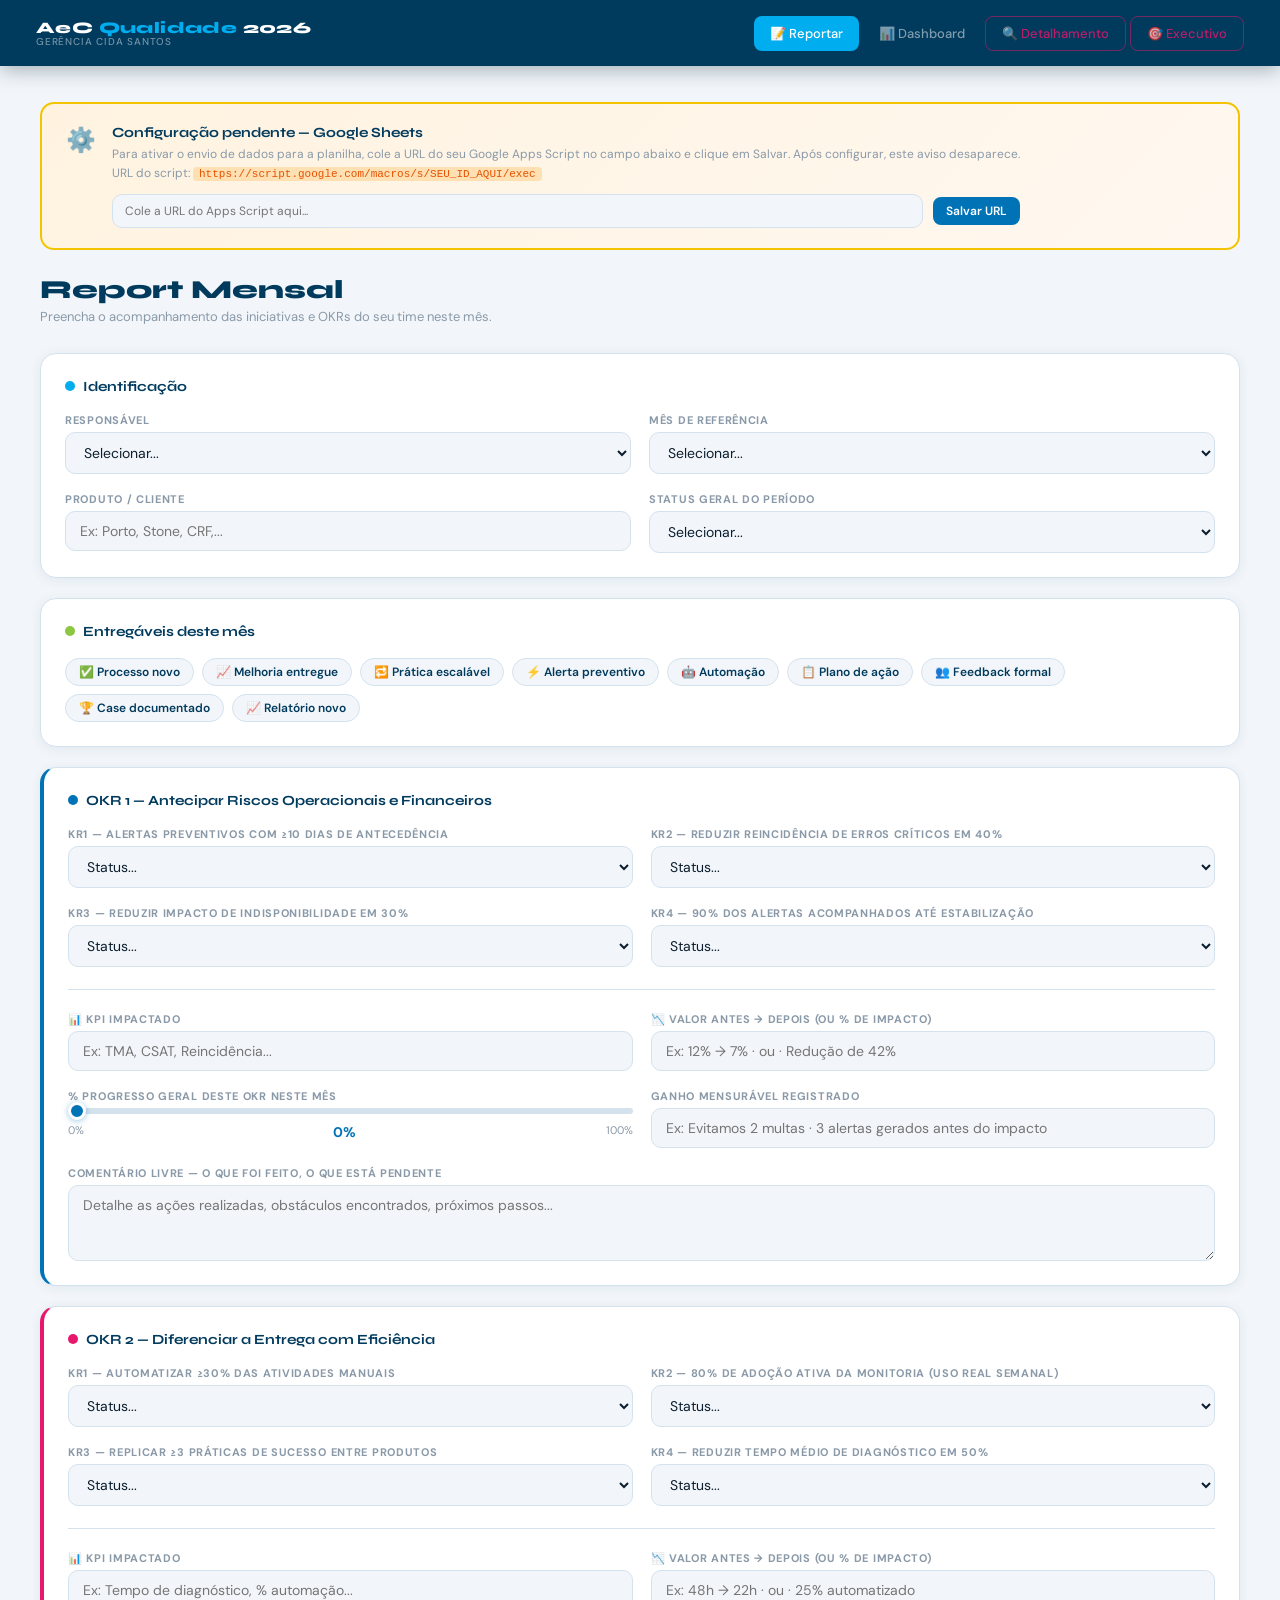
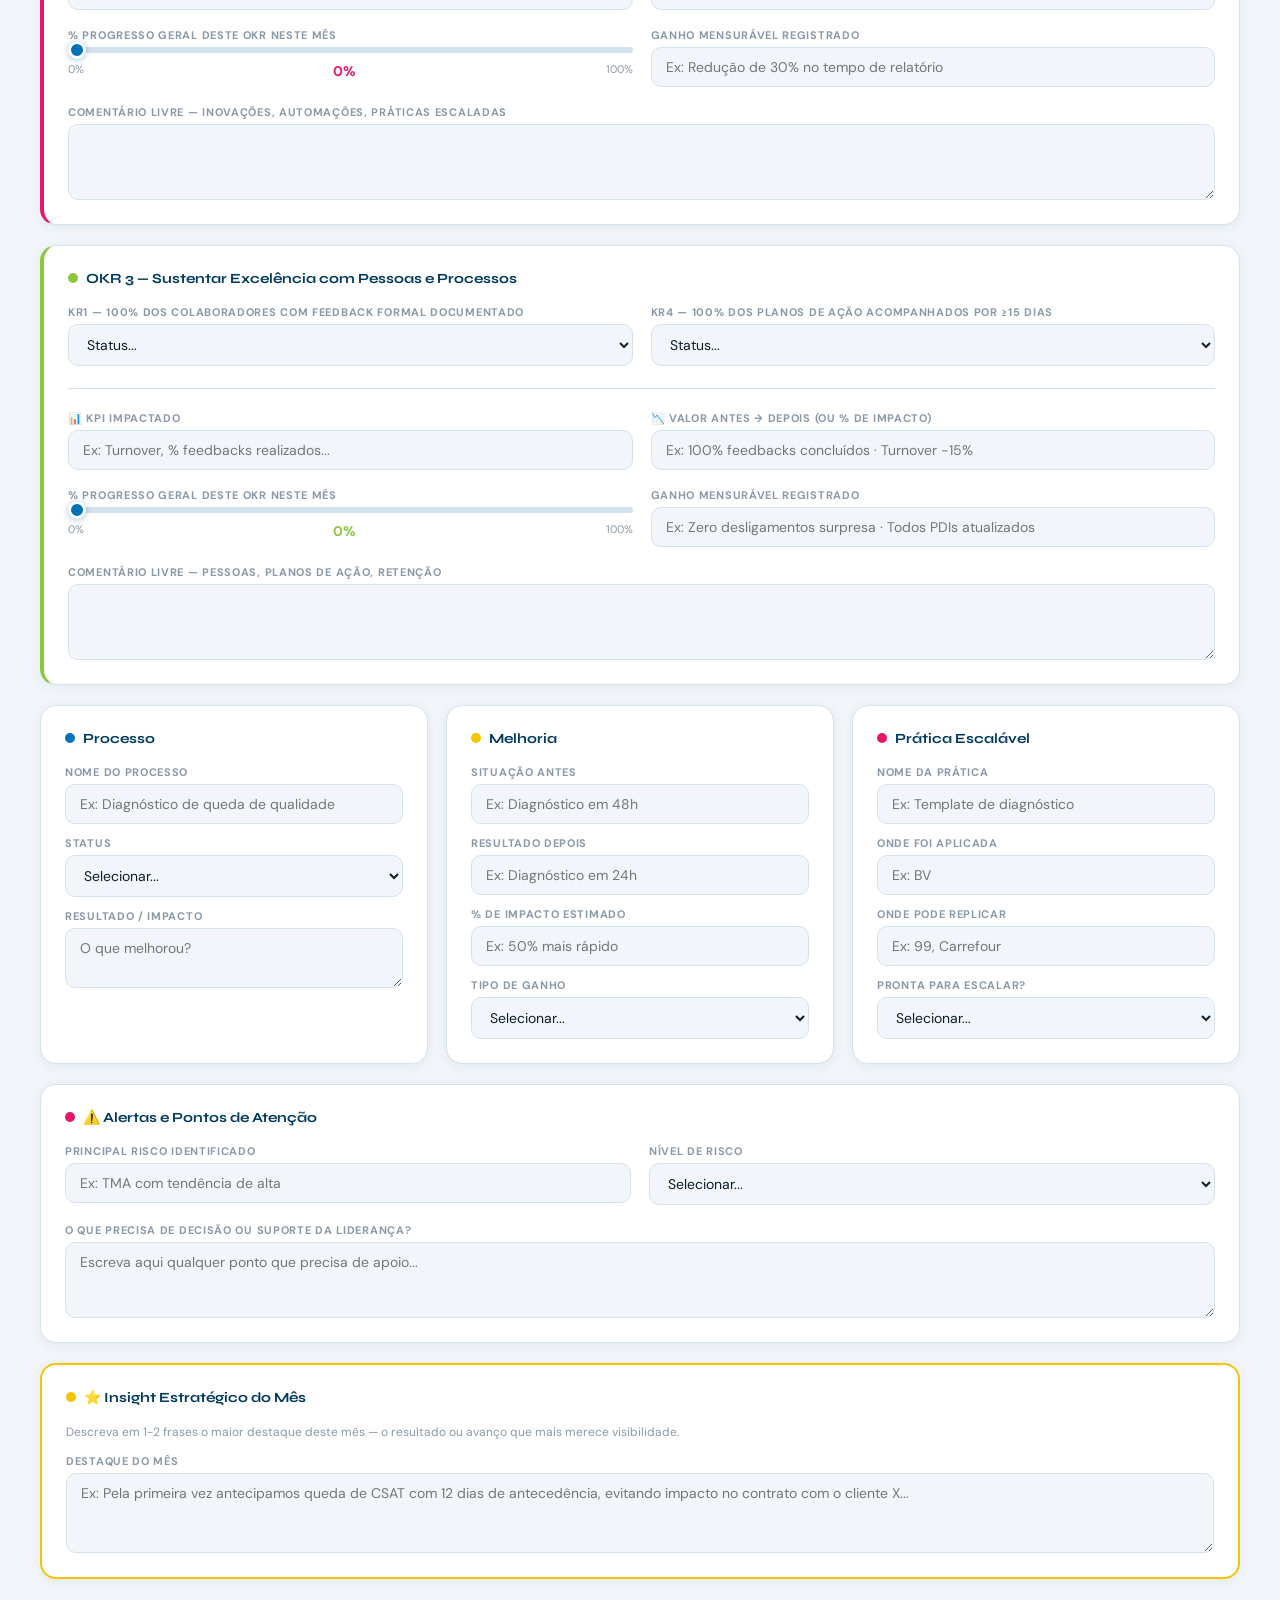
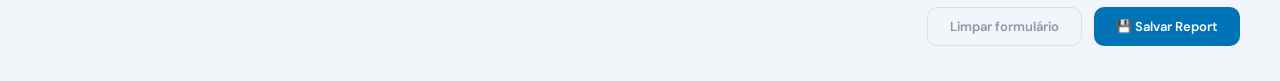
==== commit 2037d421: "Update index.html" ====
--- a/index.html
+++ b/index.html
@@ -463,14 +463,15 @@
         <label>Responsável</label>
         <select id="f-resp">
           <option value="">Selecionar...</option>
-          <option>Sandra — Itaú</option>
-          <option>Paulo — BV / 99</option>
-          <option>Victor — Monitoria</option>
-          <option>Ricardo — Mercado Livre</option>
-          <option>Gabriel — Produção</option>
-          <option>Karina — Claro Brasil</option>
-          <option>Antonio — Neoenergia</option>
-          <option>Aparecida — Automação</option>
+          <option>Bruno — Porto</option>
+          <option>Pedro — Porto</option>
+          <option>João Marcos — CRF</option>
+          <option>João Carlos — CRF/Sams</option>
+          <option>Marcos — CRF/Banco</option>
+          <option>Jadson — Stone</option>
+          <option>Jadson — Ton</option>
+          <option>Andressa — Stone</option>
+          <option>Vitor — Ton</option>
           <option>Outro</option>
         </select>
       </div>
@@ -488,7 +489,7 @@
       </div>
       <div class="form-group">
         <label>Produto / Cliente</label>
-        <input type="text" id="f-produto" placeholder="Ex: Itaú, BV, 99...">
+        <input type="text" id="f-produto" placeholder="Ex: Porto, Stone, CRF,...">
       </div>
       <div class="form-group">
         <label>Status geral do período</label>
@@ -506,7 +507,7 @@
   <div class="card" style="margin-bottom:20px;">
     <div class="card-title"><span class="accent" style="background:var(--lime)"></span>Entregáveis deste mês</div>
     <div class="pills" id="pills-container">
-      <div class="pill" onclick="tp(this)">✅ Processo documentado</div>
+      <div class="pill" onclick="tp(this)">✅ Processo novo</div>
       <div class="pill" onclick="tp(this)">📈 Melhoria entregue</div>
       <div class="pill" onclick="tp(this)">🔁 Prática escalável</div>
       <div class="pill" onclick="tp(this)">⚡ Alerta preventivo</div>
@@ -514,6 +515,7 @@
       <div class="pill" onclick="tp(this)">📋 Plano de ação</div>
       <div class="pill" onclick="tp(this)">👥 Feedback formal</div>
       <div class="pill" onclick="tp(this)">🏆 Case documentado</div>
+      <div class="pill" onclick="tp(this)">📈 Relatório novo</div>
     </div>
   </div>
 
@@ -701,6 +703,7 @@
           <option>📉 Redução de erro</option>
           <option>📈 KPI</option>
           <option>⚡ Esforço</option>
+          <option>💰 Valor Percebido</option>
         </select>
       </div>
     </div>
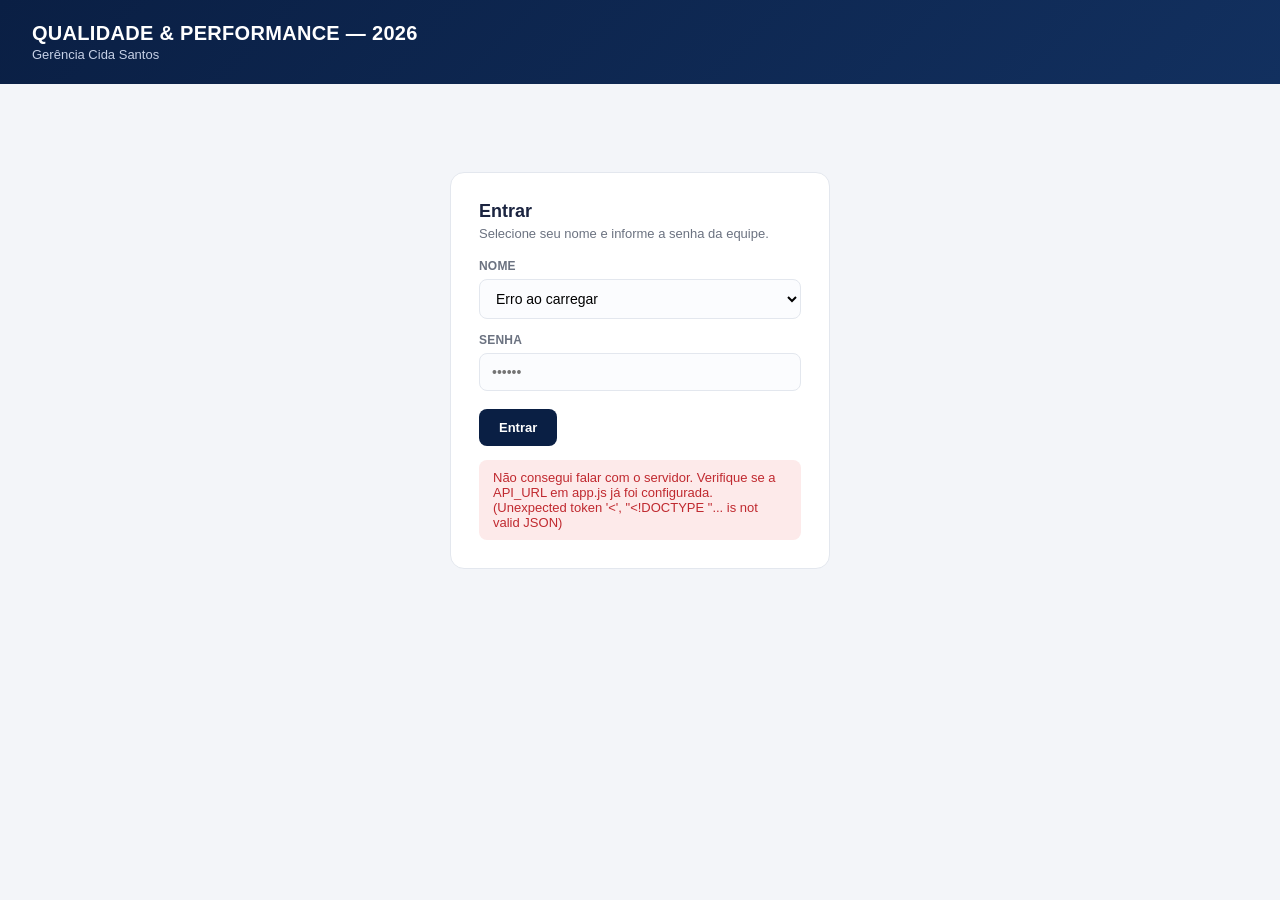
==== commit 3427b267: "Add files via upload" ====
--- a/index.html
+++ b/index.html
@@ -3,1400 +3,102 @@
 <head>
 <meta charset="UTF-8">
 <meta name="viewport" content="width=device-width, initial-scale=1.0">
-<title>Qualidade AeC 2026 — Gerência Cida Santos</title>
-<style>
-@import url('https://fonts.googleapis.com/css2?family=Syne:wght@400;600;700;800&family=DM+Sans:ital,wght@0,300;0,400;0,500;0,600;1,400&display=swap');
-
-:root {
-  --navy: #003A5D;
-  --teal: #0073B7;
-  --cyan: #00AEEF;
-  --magenta: #E8176C;
-  --yellow: #F5C400;
-  --lime: #8DC63F;
-  --white: #FFFFFF;
-  --offwhite: #F2F6FA;
-  --gray: #8A99A8;
-  --dark: #0C1E2D;
-  --border: #D4E2EE;
-  --card: #FFFFFF;
-  --shadow: 0 2px 12px rgba(0,58,93,.08);
-}
-
-* { margin:0; padding:0; box-sizing:border-box; }
-html { scroll-behavior: smooth; }
-
-body {
-  font-family: 'DM Sans', sans-serif;
-  background: var(--offwhite);
-  color: var(--dark);
-  min-height: 100vh;
-}
-
-/* ── NAV ── */
-.nav {
-  background: var(--navy);
-  display: flex;
-  align-items: center;
-  justify-content: space-between;
-  padding: 0 36px;
-  height: 66px;
-  position: sticky;
-  top: 0;
-  z-index: 200;
-  box-shadow: 0 3px 20px rgba(0,30,50,.35);
-}
-.nav-brand {
-  display: flex;
-  flex-direction: column;
-  line-height: 1.1;
-}
-.nav-brand .title {
-  font-family: 'Syne', sans-serif;
-  font-weight: 800;
-  font-size: 16px;
-  color: var(--white);
-  letter-spacing: .4px;
-}
-.nav-brand .title span { color: var(--cyan); }
-.nav-brand .sub {
-  font-size: 10px;
-  color: rgba(255,255,255,.45);
-  font-weight: 500;
-  letter-spacing: .8px;
-  text-transform: uppercase;
-}
-.nav-tabs { display: flex; gap: 4px; }
-.tab-btn {
-  background: none;
-  border: none;
-  color: rgba(255,255,255,.5);
-  font-family: 'DM Sans', sans-serif;
-  font-size: 13px;
-  font-weight: 500;
-  padding: 8px 16px;
-  border-radius: 8px;
-  cursor: pointer;
-  transition: all .2s;
-  white-space: nowrap;
-}
-.tab-btn:hover { background: rgba(255,255,255,.1); color: var(--white); }
-.tab-btn.active { background: var(--cyan); color: var(--white); }
-.tab-btn.locked { border: 1px solid rgba(232,23,108,.5); color: rgba(232,23,108,.8); }
-.tab-btn.locked:hover, .tab-btn.locked.active { background: var(--magenta); color: var(--white); border-color: var(--magenta); }
-
-/* ── PAGES ── */
-.page { display: none; padding: 36px 40px; max-width: 1300px; margin: 0 auto; animation: fadeUp .3s ease; }
-.page.active { display: block; }
-@keyframes fadeUp { from { opacity:0; transform:translateY(10px); } to { opacity:1; transform:none; } }
-
-/* ── PAGE HEADER ── */
-.pg-header { margin-bottom: 28px; display: flex; justify-content: space-between; align-items: flex-end; }
-.pg-header h1 { font-family: 'Syne', sans-serif; font-size: 26px; font-weight: 800; color: var(--navy); }
-.pg-header p { color: var(--gray); font-size: 13px; margin-top: 3px; }
-
-/* ── CARDS ── */
-.card {
-  background: var(--card);
-  border-radius: 16px;
-  border: 1px solid var(--border);
-  padding: 24px;
-  box-shadow: var(--shadow);
-}
-.card-title {
-  font-family: 'Syne', sans-serif;
-  font-weight: 700;
-  font-size: 14px;
-  color: var(--navy);
-  margin-bottom: 18px;
-  display: flex;
-  align-items: center;
-  gap: 8px;
-}
-.card-title .accent {
-  width: 10px; height: 10px;
-  border-radius: 50%;
-  flex-shrink: 0;
-}
-
-/* ── FORM ── */
-.form-grid { display: grid; grid-template-columns: 1fr 1fr; gap: 18px; }
-.form-group { display: flex; flex-direction: column; gap: 5px; }
-.form-group.full { grid-column: 1/-1; }
-.form-group.third { grid-column: span 1; }
-label {
-  font-size: 11px;
-  font-weight: 700;
-  text-transform: uppercase;
-  letter-spacing: .7px;
-  color: var(--gray);
-}
-input[type=text], input[type=password], input[type=number], select, textarea {
-  border: 1.5px solid var(--border);
-  border-radius: 10px;
-  padding: 10px 14px;
-  font-family: 'DM Sans', sans-serif;
-  font-size: 14px;
-  color: var(--dark);
-  background: var(--offwhite);
-  transition: border-color .2s, background .2s;
-  outline: none;
-  width: 100%;
-}
-input:focus, select:focus, textarea:focus { border-color: var(--cyan); background: #fff; }
-textarea { resize: vertical; min-height: 76px; }
-
-/* range slider */
-input[type=range] {
-  -webkit-appearance: none;
-  width: 100%; height: 6px;
-  border-radius: 3px;
-  background: var(--border);
-  border: none;
-  padding: 0;
-  cursor: pointer;
-}
-input[type=range]::-webkit-slider-thumb {
-  -webkit-appearance: none;
-  width: 18px; height: 18px;
-  border-radius: 50%;
-  background: var(--teal);
-  border: 3px solid white;
-  box-shadow: 0 1px 6px rgba(0,115,183,.4);
-}
-
-/* ── BADGES ── */
-.badge {
-  display: inline-flex; align-items: center; gap: 5px;
-  padding: 3px 10px; border-radius: 20px;
-  font-size: 11px; font-weight: 700;
-}
-.badge-green { background: #E6F9ED; color: #1A9E43; }
-.badge-yellow { background: #FFF9E0; color: #B8890A; }
-.badge-red { background: #FFEDF4; color: #C8104A; }
-.badge-blue { background: #E5F4FF; color: #005CA8; }
-.badge-gray { background: var(--offwhite); color: var(--gray); }
-
-/* ── BUTTONS ── */
-.btn {
-  font-family: 'DM Sans', sans-serif;
-  font-size: 13px;
-  font-weight: 600;
-  padding: 10px 22px;
-  border-radius: 10px;
-  cursor: pointer;
-  border: none;
-  transition: all .2s;
-  display: inline-flex; align-items: center; gap: 6px;
-}
-.btn-primary { background: var(--teal); color: #fff; }
-.btn-primary:hover { background: #005c96; transform: translateY(-1px); box-shadow: 0 4px 14px rgba(0,115,183,.3); }
-.btn-magenta { background: var(--magenta); color: #fff; }
-.btn-magenta:hover { background: #c0125c; }
-.btn-ghost { background: none; border: 1.5px solid var(--border); color: var(--gray); }
-.btn-ghost:hover { border-color: var(--teal); color: var(--teal); }
-.btn-sm { padding: 6px 13px; font-size: 12px; border-radius: 8px; }
-
-/* ── PROGRESS ── */
-.prog-wrap { display: flex; align-items: center; gap: 12px; }
-.prog-bar { flex: 1; height: 8px; background: var(--border); border-radius: 4px; overflow: hidden; }
-.prog-fill { height: 100%; border-radius: 4px; transition: width .6s cubic-bezier(.4,0,.2,1); }
-.prog-label { font-family: 'Syne', sans-serif; font-size: 14px; font-weight: 700; min-width: 38px; text-align: right; }
-
-/* ── KPI STRIP ── */
-.kpi-strip { display: grid; grid-template-columns: repeat(4,1fr); gap: 16px; margin-bottom: 24px; }
-.kpi-card {
-  background: var(--card);
-  border-radius: 14px;
-  border: 1px solid var(--border);
-  padding: 20px 20px 16px;
-  position: relative;
-  overflow: hidden;
-  box-shadow: var(--shadow);
-}
-.kpi-card::before { content:''; position:absolute; bottom:0; left:0; width:100%; height:3px; }
-.kpi-card.k1::before { background: var(--cyan); }
-.kpi-card.k2::before { background: var(--teal); }
-.kpi-card.k3::before { background: var(--magenta); }
-.kpi-card.k4::before { background: var(--lime); }
-.kpi-lbl { font-size:10px; font-weight:700; text-transform:uppercase; letter-spacing:.7px; color:var(--gray); }
-.kpi-val { font-family:'Syne',sans-serif; font-size:34px; font-weight:800; color:var(--navy); margin:2px 0 1px; }
-.kpi-sub { font-size:11px; color:var(--gray); }
-
-/* ── TABLE ── */
-.tbl-wrap { overflow-x: auto; }
-table { width: 100%; border-collapse: collapse; }
-thead th {
-  font-size: 10px; font-weight: 700; text-transform: uppercase; letter-spacing: .7px;
-  color: var(--gray); padding: 10px 14px; text-align: left;
-  border-bottom: 2px solid var(--border); white-space: nowrap;
-}
-tbody tr { border-bottom: 1px solid var(--border); transition: background .15s; }
-tbody tr:hover { background: var(--offwhite); }
-tbody td { padding: 11px 14px; font-size: 13px; vertical-align: middle; }
-
-/* ── PILL SELECTOR ── */
-.pills { display: flex; flex-wrap: wrap; gap: 8px; }
-.pill {
-  background: var(--offwhite); border: 1.5px solid var(--border);
-  border-radius: 20px; padding: 5px 13px;
-  font-size: 12px; font-weight: 600; color: var(--navy);
-  cursor: pointer; transition: all .18s; user-select: none;
-}
-.pill:hover { border-color: var(--teal); color: var(--teal); }
-.pill.on { background: var(--teal); color: white; border-color: var(--teal); }
-
-/* ── SECTION DIVIDER ── */
-.divider { height: 1px; background: var(--border); margin: 24px 0; }
-
-/* ── TOAST ── */
-.toast {
-  position: fixed; bottom: 28px; right: 28px;
-  background: var(--navy); color: white;
-  padding: 14px 22px; border-radius: 12px;
-  font-size: 14px; font-weight: 500;
-  box-shadow: 0 8px 28px rgba(0,0,0,.25);
-  z-index: 999;
-  transform: translateY(80px); opacity: 0;
-  transition: all .3s cubic-bezier(.4,0,.2,1);
-}
-.toast.show { transform: none; opacity: 1; }
-.toast.success { border-left: 4px solid var(--lime); }
-.toast.error { border-left: 4px solid var(--magenta); }
-
-/* ── PASSWORD OVERLAY ── */
-.pw-overlay {
-  position: fixed; inset: 0;
-  background: rgba(0,20,35,.8);
-  display: flex; align-items: center; justify-content: center;
-  z-index: 500; backdrop-filter: blur(8px);
-}
-.pw-box {
-  background: white; border-radius: 20px; padding: 44px 40px;
-  width: 360px; text-align: center;
-  box-shadow: 0 30px 80px rgba(0,0,0,.35);
-}
-.pw-box .lock-icon { font-size: 36px; margin-bottom: 14px; }
-.pw-box h2 { font-family:'Syne',sans-serif; font-size:22px; font-weight:800; color:var(--navy); }
-.pw-box p { font-size:13px; color:var(--gray); margin:6px 0 22px; line-height:1.5; }
-.pw-box input { text-align:center; letter-spacing:4px; font-size:18px; margin-bottom:14px; }
-.pw-err { color:var(--magenta); font-size:12px; font-weight:600; margin-top:8px; display:none; }
-
-/* ── EXEC PAGE ── */
-.exec-hero {
-  background: linear-gradient(135deg, var(--navy) 0%, #004d7a 55%, #006fa8 100%);
-  border-radius: 20px; padding: 48px 52px;
-  color: white; position: relative; overflow: hidden;
-  margin-bottom: 28px;
-}
-.exec-hero::before {
-  content:''; position:absolute; right:-80px; top:-80px;
-  width:340px; height:340px;
-  background: radial-gradient(circle, rgba(0,174,239,.2) 0%, transparent 70%);
-  border-radius:50%;
-}
-.exec-hero::after {
-  content:''; position:absolute; left:30%; bottom:-100px;
-  width:280px; height:280px;
-  background: radial-gradient(circle, rgba(232,23,108,.15) 0%, transparent 70%);
-  border-radius:50%;
-}
-.exec-tag {
-  display: inline-block;
-  background: rgba(255,255,255,.12);
-  border: 1px solid rgba(255,255,255,.2);
-  border-radius: 20px; padding: 4px 14px;
-  font-size: 10px; font-weight: 700; letter-spacing: 1.2px;
-  text-transform: uppercase; margin-bottom: 16px; color: rgba(255,255,255,.85);
-}
-.exec-hero h1 { font-family:'Syne',sans-serif; font-size:34px; font-weight:800; line-height:1.1; }
-.exec-hero .subtitle { opacity:.65; margin-top:8px; font-size:14px; }
-
-.exec-grid3 { display:grid; grid-template-columns:1fr 1fr 1fr; gap:18px; margin-bottom:24px; }
-.exec-okr-block {
-  background:white; border-radius:16px; border:1px solid var(--border);
-  padding:24px; box-shadow:var(--shadow); position:relative; overflow:hidden;
-}
-.exec-okr-block .side-bar { position:absolute; top:0; right:0; width:5px; height:100%; border-radius:0 16px 16px 0; }
-
-.score-ring {
-  width:72px; height:72px; border-radius:50%;
-  border: 5px solid; flex-shrink:0;
-  display:flex; align-items:center; justify-content:center;
-  font-family:'Syne',sans-serif; font-size:19px; font-weight:800;
-}
-.ring-green { border-color:var(--lime); color:var(--lime); }
-.ring-yellow { border-color:var(--yellow); color:#c49000; }
-.ring-red { border-color:var(--magenta); color:var(--magenta); }
-
-/* Insight box */
-.insight-highlight {
-  background: linear-gradient(135deg, #FFF8E1, #FFFDF0);
-  border: 2px solid var(--yellow);
-  border-radius: 14px; padding: 20px 24px;
-  margin-bottom: 20px;
-}
-.insight-highlight .ih-label {
-  font-size:10px; font-weight:700; text-transform:uppercase; letter-spacing:.8px;
-  color:var(--yellow); margin-bottom:6px;
-}
-.insight-highlight .ih-text {
-  font-size:15px; font-weight:500; color:var(--navy); line-height:1.6;
-}
-.insight-highlight .ih-month {
-  font-size:11px; color:var(--gray); margin-top:6px;
-}
-
-.best-year {
-  background: linear-gradient(135deg, var(--navy), #005083);
-  border-radius: 14px; padding: 24px;
-  color: white; margin-bottom: 24px;
-}
-.best-year .by-label { font-size:10px; font-weight:700; letter-spacing:1px; text-transform:uppercase; opacity:.6; margin-bottom:6px; }
-.best-year .by-text { font-family:'Syne',sans-serif; font-size:18px; font-weight:800; line-height:1.4; }
-.best-year .by-sub { font-size:12px; opacity:.6; margin-top:6px; }
-
-/* Timeline */
-.timeline { display:flex; flex-direction:column; }
-.tl-item { display:flex; gap:16px; padding:14px 0; border-bottom:1px solid var(--border); }
-.tl-item:last-child { border-bottom:none; }
-.tl-dot { width:10px; height:10px; border-radius:50%; background:var(--cyan); margin-top:5px; flex-shrink:0; }
-.tl-month { font-family:'Syne',sans-serif; font-size:10px; font-weight:700; color:var(--teal); text-transform:uppercase; letter-spacing:.8px; min-width:32px; margin-top:3px; }
-.tl-body { flex:1; }
-.tl-body strong { font-size:13px; font-weight:600; color:var(--navy); }
-.tl-body p { font-size:12px; color:var(--gray); margin-top:2px; line-height:1.5; }
-
-/* Detail view */
-.detail-card {
-  background:white; border-radius:14px; border:1px solid var(--border);
-  padding:20px; margin-bottom:14px; cursor:pointer;
-  transition: box-shadow .2s, border-color .2s;
-}
-.detail-card:hover { box-shadow:0 4px 20px rgba(0,58,93,.1); border-color:var(--cyan); }
-.detail-card .dc-header { display:flex; justify-content:space-between; align-items:center; margin-bottom:10px; }
-.detail-card .dc-title { font-family:'Syne',sans-serif; font-size:14px; font-weight:700; color:var(--navy); }
-.detail-body { display:none; padding-top:14px; border-top:1px solid var(--border); margin-top:10px; }
-.detail-body.open { display:block; }
-.dl-row { display:grid; grid-template-columns:1fr 1fr; gap:12px; margin-bottom:12px; }
-.dl-item label { font-size:10px; font-weight:700; text-transform:uppercase; letter-spacing:.6px; color:var(--gray); display:block; margin-bottom:3px; }
-.dl-item p { font-size:13px; color:var(--dark); line-height:1.5; }
-.dl-item.full { grid-column:1/-1; }
-
-/* Config banner */
-.config-banner {
-  background: linear-gradient(135deg, #FFF3E0, #FFF8F0);
-  border: 2px solid var(--yellow);
-  border-radius: 14px; padding: 20px 24px;
-  margin-bottom: 24px; display:flex; gap:16px; align-items:flex-start;
-}
-.config-banner .icon { font-size:24px; flex-shrink:0; }
-.config-banner h3 { font-family:'Syne',sans-serif; font-size:14px; font-weight:700; color:var(--navy); margin-bottom:4px; }
-.config-banner p { font-size:12px; color:var(--gray); line-height:1.6; }
-.config-banner code { background:#FFE0B2; padding:1px 6px; border-radius:4px; font-size:11px; color:#E65100; }
-
-/* Saving indicator */
-.saving { display:none; align-items:center; gap:8px; font-size:13px; color:var(--teal); font-weight:500; }
-.saving.show { display:flex; }
-.saving-dot { width:8px; height:8px; border-radius:50%; background:var(--teal); animation:pulse 1s infinite; }
-@keyframes pulse { 0%,100%{opacity:1} 50%{opacity:.3} }
-
-@media(max-width:900px){
-  .kpi-strip{grid-template-columns:1fr 1fr;}
-  .exec-grid3{grid-template-columns:1fr;}
-  .form-grid{grid-template-columns:1fr;}
-  .page{padding:20px 16px;}
-  .nav{padding:0 16px;}
-  .nav-brand .sub{display:none;}
-}
-</style>
+<title>Qualidade & Performance 2026 — Gerência Cida Santos</title>
+<link rel="stylesheet" href="style.css">
 </head>
 <body>
 
-<!-- NAV -->
-<nav class="nav">
-  <div class="nav-brand">
-    <div class="title">AeC <span>Qualidade</span> 2026</div>
-    <div class="sub">Gerência Cida Santos</div>
+<header class="topbar">
+  <div>
+    <h1>Qualidade & Performance — 2026</h1>
+    <p>Gerência Cida Santos</p>
   </div>
-  <div class="nav-tabs">
-    <button class="tab-btn active" id="tab-report" onclick="goTo('report',this)">📝 Reportar</button>
-    <button class="tab-btn" id="tab-dashboard" onclick="goTo('dashboard',this)">📊 Dashboard</button>
-    <button class="tab-btn locked" id="tab-detail" onclick="askPw('detail')">🔍 Detalhamento</button>
-    <button class="tab-btn locked" id="tab-exec" onclick="askPw('exec')">🎯 Executivo</button>
+</header>
+
+<main>
+  <div class="login-wrap" id="loginBox">
+    <h2>Entrar</h2>
+    <p class="sub">Selecione seu nome e informe a senha da equipe.</p>
+    <label>Nome</label>
+    <select id="nomeSelect"><option value="">Carregando...</option></select>
+    <label>Senha</label>
+    <input type="password" id="senhaInput" placeholder="••••••">
+    <button class="primary" onclick="doLogin()">Entrar</button>
+    <div class="msg" id="loginMsg"></div>
   </div>
-</nav>
 
-<!-- ══════════════════════════════════
-     PAGE: REPORT
-══════════════════════════════════ -->
-<div class="page active" id="page-report">
-
-  <!-- Config banner (shown until webhook is set) -->
-  <div class="config-banner" id="config-banner">
-    <div class="icon">⚙️</div>
-    <div>
-      <h3>Configuração pendente — Google Sheets</h3>
-      <p>Para ativar o envio de dados para a planilha, cole a URL do seu Google Apps Script no campo abaixo e clique em Salvar. Após configurar, este aviso desaparece.<br>
-      URL do script: <code>https://script.google.com/macros/s/SEU_ID_AQUI/exec</code></p>
-      <div style="display:flex;gap:10px;margin-top:10px;align-items:center;">
-        <input type="text" id="webhook-url" placeholder="Cole a URL do Apps Script aqui..." style="flex:1;font-size:12px;padding:8px 12px;">
-        <button class="btn btn-primary btn-sm" onclick="saveWebhook()">Salvar URL</button>
-      </div>
+  <div id="hubBox" style="display:none; max-width:760px; margin:0 auto;">
+    <h2 style="text-align:center; font-size:18px;">Olá, <span id="helloName"></span> 👋</h2>
+    <div class="hub-grid">
+      <a class="hub-card" href="reportar.html">
+        <div class="num">1</div>
+        <h3>Reportar</h3>
+        <p>Cadastrar iniciativas e enviar o report mensal do que está sob sua responsabilidade.</p>
+      </a>
+      <a class="hub-card" href="relatorios.html">
+        <div class="num">2</div>
+        <h3>Ver Relatórios</h3>
+        <p id="relatoriosDesc">Histórico completo de tudo que foi reportado.</p>
+      </a>
+      <a class="hub-card" href="compilado.html" id="compiladoCard" style="display:none;">
+        <div class="num">3</div>
+        <h3>Compilado por Conta</h3>
+        <p>Visão consolidada dos resultados, separada por conta/cliente.</p>
+      </a>
+      <a class="hub-card" href="diretoria.html" id="diretoriaCard" style="display:none;">
+        <div class="num">4</div>
+        <h3>Direção Executiva</h3>
+        <p>Financeiro, pedidos de apoio à diretoria e fechamento do report executivo.</p>
+      </a>
     </div>
   </div>
+</main>
 
-  <div class="pg-header">
-    <div>
-      <h1>Report Mensal</h1>
-      <p>Preencha o acompanhamento das iniciativas e OKRs do seu time neste mês.</p>
-    </div>
-    <div class="saving" id="saving-indicator">
-      <div class="saving-dot"></div> Salvando...
-    </div>
-  </div>
+<script src="app.js"></script>
+<script>
+async function init() {
+  const existing = getSession();
+  if (existing) return showHub(existing);
 
-  <!-- IDENTIFICAÇÃO -->
-  <div class="card" style="margin-bottom:20px;">
-    <div class="card-title"><span class="accent" style="background:var(--cyan)"></span>Identificação</div>
-    <div class="form-grid">
-      <div class="form-group">
-        <label>Responsável</label>
-        <select id="f-resp">
-          <option value="">Selecionar...</option>
-          <option>Bruno — Porto</option>
-          <option>Pedro — Porto</option>
-          <option>João Marcos — CRF</option>
-          <option>João Carlos — CRF/Sams</option>
-          <option>Marcos — CRF/Banco</option>
-          <option>Jadson — Stone</option>
-          <option>Jadson — Ton</option>
-          <option>Andressa — Stone</option>
-          <option>Vitor — Ton</option>
-          <option>Outro</option>
-        </select>
-      </div>
-      <div class="form-group">
-        <label>Mês de referência</label>
-        <select id="f-mes">
-          <option value="">Selecionar...</option>
-          <option>Janeiro 2026</option><option>Fevereiro 2026</option>
-          <option>Março 2026</option><option>Abril 2026</option>
-          <option>Maio 2026</option><option>Junho 2026</option>
-          <option>Julho 2026</option><option>Agosto 2026</option>
-          <option>Setembro 2026</option><option>Outubro 2026</option>
-          <option>Novembro 2026</option><option>Dezembro 2026</option>
-        </select>
-      </div>
-      <div class="form-group">
-        <label>Produto / Cliente</label>
-        <input type="text" id="f-produto" placeholder="Ex: Porto, Stone, CRF,...">
-      </div>
-      <div class="form-group">
-        <label>Status geral do período</label>
-        <select id="f-status">
-          <option value="">Selecionar...</option>
-          <option value="green">🟢 Em dia</option>
-          <option value="yellow">🟡 Atenção</option>
-          <option value="red">🔴 Atrasado</option>
-        </select>
-      </div>
-    </div>
-  </div>
-
-  <!-- ENTREGÁVEIS -->
-  <div class="card" style="margin-bottom:20px;">
-    <div class="card-title"><span class="accent" style="background:var(--lime)"></span>Entregáveis deste mês</div>
-    <div class="pills" id="pills-container">
-      <div class="pill" onclick="tp(this)">✅ Processo novo</div>
-      <div class="pill" onclick="tp(this)">📈 Melhoria entregue</div>
-      <div class="pill" onclick="tp(this)">🔁 Prática escalável</div>
-      <div class="pill" onclick="tp(this)">⚡ Alerta preventivo</div>
-      <div class="pill" onclick="tp(this)">🤖 Automação</div>
-      <div class="pill" onclick="tp(this)">📋 Plano de ação</div>
-      <div class="pill" onclick="tp(this)">👥 Feedback formal</div>
-      <div class="pill" onclick="tp(this)">🏆 Case documentado</div>
-      <div class="pill" onclick="tp(this)">📈 Relatório novo</div>
-    </div>
-  </div>
-
-  <!-- OKR 1 -->
-  <div class="card" style="margin-bottom:20px; border-left:4px solid var(--teal);">
-    <div class="card-title"><span class="accent" style="background:var(--teal)"></span>OKR 1 — Antecipar Riscos Operacionais e Financeiros</div>
-    <div class="form-grid">
-      <div class="form-group">
-        <label>KR1 — Alertas preventivos com ≥10 dias de antecedência</label>
-        <select id="o1k1"><option value="">Status...</option><option value="100">✅ Meta atingida</option><option value="70">🟡 Em progresso</option><option value="50">⚠️ Em risco</option><option value="0">❌ Não iniciado</option></select>
-      </div>
-      <div class="form-group">
-        <label>KR2 — Reduzir reincidência de erros críticos em 40%</label>
-        <select id="o1k2"><option value="">Status...</option><option value="100">✅ Meta atingida</option><option value="70">🟡 Em progresso</option><option value="50">⚠️ Em risco</option><option value="0">❌ Não iniciado</option></select>
-      </div>
-      <div class="form-group">
-        <label>KR3 — Reduzir impacto de indisponibilidade em 30%</label>
-        <select id="o1k3"><option value="">Status...</option><option value="100">✅ Meta atingida</option><option value="70">🟡 Em progresso</option><option value="50">⚠️ Em risco</option><option value="0">❌ Não iniciado</option></select>
-      </div>
-      <div class="form-group">
-        <label>KR4 — 90% dos alertas acompanhados até estabilização</label>
-        <select id="o1k4"><option value="">Status...</option><option value="100">✅ Meta atingida</option><option value="70">🟡 Em progresso</option><option value="50">⚠️ Em risco</option><option value="0">❌ Não iniciado</option></select>
-      </div>
-      <div class="divider" style="margin:4px 0; grid-column:1/-1;"></div>
-      <div class="form-group">
-        <label>📊 KPI impactado</label>
-        <input type="text" id="o1-kpi" placeholder="Ex: TMA, CSAT, Reincidência...">
-      </div>
-      <div class="form-group">
-        <label>📉 Valor antes → depois (ou % de impacto)</label>
-        <input type="text" id="o1-impacto" placeholder="Ex: 12% → 7% · ou · Redução de 42%">
-      </div>
-      <div class="form-group">
-        <label>% progresso geral deste OKR neste mês</label>
-        <input type="range" id="o1-pct" min="0" max="100" value="0" oninput="setPct('o1-pct','o1-pctv','var(--teal)')">
-        <div style="display:flex;justify-content:space-between;margin-top:4px;">
-          <span style="font-size:11px;color:var(--gray);">0%</span>
-          <span id="o1-pctv" style="font-size:14px;font-weight:700;color:var(--teal);">0%</span>
-          <span style="font-size:11px;color:var(--gray);">100%</span>
-        </div>
-      </div>
-      <div class="form-group">
-        <label>Ganho mensurável registrado</label>
-        <input type="text" id="o1-ganho" placeholder="Ex: Evitamos 2 multas · 3 alertas gerados antes do impacto">
-      </div>
-      <div class="form-group full">
-        <label>Comentário livre — o que foi feito, o que está pendente</label>
-        <textarea id="o1-comment" placeholder="Detalhe as ações realizadas, obstáculos encontrados, próximos passos..."></textarea>
-      </div>
-    </div>
-  </div>
-
-  <!-- OKR 2 -->
-  <div class="card" style="margin-bottom:20px; border-left:4px solid var(--magenta);">
-    <div class="card-title"><span class="accent" style="background:var(--magenta)"></span>OKR 2 — Diferenciar a Entrega com Eficiência</div>
-    <div class="form-grid">
-      <div class="form-group">
-        <label>KR1 — Automatizar ≥30% das atividades manuais</label>
-        <select id="o2k1"><option value="">Status...</option><option value="100">✅ Meta atingida</option><option value="70">🟡 Em progresso</option><option value="50">⚠️ Em risco</option><option value="0">❌ Não iniciado</option></select>
-      </div>
-      <div class="form-group">
-        <label>KR2 — 80% de adoção ativa da monitoria (uso real semanal)</label>
-        <select id="o2k2"><option value="">Status...</option><option value="100">✅ Meta atingida</option><option value="70">🟡 Em progresso</option><option value="50">⚠️ Em risco</option><option value="0">❌ Não iniciado</option></select>
-      </div>
-      <div class="form-group">
-        <label>KR3 — Replicar ≥3 práticas de sucesso entre produtos</label>
-        <select id="o2k3"><option value="">Status...</option><option value="100">✅ Meta atingida</option><option value="70">🟡 Em progresso</option><option value="50">⚠️ Em risco</option><option value="0">❌ Não iniciado</option></select>
-      </div>
-      <div class="form-group">
-        <label>KR4 — Reduzir tempo médio de diagnóstico em 50%</label>
-        <select id="o2k4"><option value="">Status...</option><option value="100">✅ Meta atingida</option><option value="70">🟡 Em progresso</option><option value="50">⚠️ Em risco</option><option value="0">❌ Não iniciado</option></select>
-      </div>
-      <div class="divider" style="margin:4px 0; grid-column:1/-1;"></div>
-      <div class="form-group">
-        <label>📊 KPI impactado</label>
-        <input type="text" id="o2-kpi" placeholder="Ex: Tempo de diagnóstico, % automação...">
-      </div>
-      <div class="form-group">
-        <label>📉 Valor antes → depois (ou % de impacto)</label>
-        <input type="text" id="o2-impacto" placeholder="Ex: 48h → 22h · ou · 25% automatizado">
-      </div>
-      <div class="form-group">
-        <label>% progresso geral deste OKR neste mês</label>
-        <input type="range" id="o2-pct" min="0" max="100" value="0" oninput="setPct('o2-pct','o2-pctv','var(--magenta)')">
-        <div style="display:flex;justify-content:space-between;margin-top:4px;">
-          <span style="font-size:11px;color:var(--gray);">0%</span>
-          <span id="o2-pctv" style="font-size:14px;font-weight:700;color:var(--magenta);">0%</span>
-          <span style="font-size:11px;color:var(--gray);">100%</span>
-        </div>
-      </div>
-      <div class="form-group">
-        <label>Ganho mensurável registrado</label>
-        <input type="text" id="o2-ganho" placeholder="Ex: Redução de 30% no tempo de relatório">
-      </div>
-      <div class="form-group full">
-        <label>Comentário livre — inovações, automações, práticas escaladas</label>
-        <textarea id="o2-comment"></textarea>
-      </div>
-    </div>
-  </div>
-
-  <!-- OKR 3 -->
-  <div class="card" style="margin-bottom:20px; border-left:4px solid var(--lime);">
-    <div class="card-title"><span class="accent" style="background:var(--lime)"></span>OKR 3 — Sustentar Excelência com Pessoas e Processos</div>
-    <div class="form-grid">
-      <div class="form-group">
-        <label>KR1 — 100% dos colaboradores com feedback formal documentado</label>
-        <select id="o3k1"><option value="">Status...</option><option value="100">✅ Meta atingida</option><option value="70">🟡 Em progresso</option><option value="50">⚠️ Em risco</option><option value="0">❌ Não iniciado</option></select>
-      </div>
-      <div class="form-group">
-        <label>KR4 — 100% dos planos de ação acompanhados por ≥15 dias</label>
-        <select id="o3k4"><option value="">Status...</option><option value="100">✅ Meta atingida</option><option value="70">🟡 Em progresso</option><option value="50">⚠️ Em risco</option><option value="0">❌ Não iniciado</option></select>
-      </div>
-      <div class="divider" style="margin:4px 0; grid-column:1/-1;"></div>
-      <div class="form-group">
-        <label>📊 KPI impactado</label>
-        <input type="text" id="o3-kpi" placeholder="Ex: Turnover, % feedbacks realizados...">
-      </div>
-      <div class="form-group">
-        <label>📉 Valor antes → depois (ou % de impacto)</label>
-        <input type="text" id="o3-impacto" placeholder="Ex: 100% feedbacks concluídos · Turnover -15%">
-      </div>
-      <div class="form-group">
-        <label>% progresso geral deste OKR neste mês</label>
-        <input type="range" id="o3-pct" min="0" max="100" value="0" oninput="setPct('o3-pct','o3-pctv','var(--lime)')">
-        <div style="display:flex;justify-content:space-between;margin-top:4px;">
-          <span style="font-size:11px;color:var(--gray);">0%</span>
-          <span id="o3-pctv" style="font-size:14px;font-weight:700;color:var(--lime);">0%</span>
-          <span style="font-size:11px;color:var(--gray);">100%</span>
-        </div>
-      </div>
-      <div class="form-group">
-        <label>Ganho mensurável registrado</label>
-        <input type="text" id="o3-ganho" placeholder="Ex: Zero desligamentos surpresa · Todos PDIs atualizados">
-      </div>
-      <div class="form-group full">
-        <label>Comentário livre — pessoas, planos de ação, retenção</label>
-        <textarea id="o3-comment"></textarea>
-      </div>
-    </div>
-  </div>
-
-  <!-- PROCESSO / MELHORIA / PRÁTICA -->
-  <div style="display:grid;grid-template-columns:1fr 1fr 1fr;gap:18px;margin-bottom:20px;">
-    <div class="card">
-      <div class="card-title"><span class="accent" style="background:var(--teal)"></span>Processo</div>
-      <div class="form-group" style="margin-bottom:12px;">
-        <label>Nome do processo</label>
-        <input type="text" id="p-nome" placeholder="Ex: Diagnóstico de queda de qualidade">
-      </div>
-      <div class="form-group" style="margin-bottom:12px;">
-        <label>Status</label>
-        <select id="p-status">
-          <option value="">Selecionar...</option>
-          <option>🚧 Em construção</option>
-          <option>✅ Implementado</option>
-          <option>📋 Documentado e revisado</option>
-        </select>
-      </div>
-      <div class="form-group">
-        <label>Resultado / impacto</label>
-        <textarea id="p-resultado" placeholder="O que melhorou?" style="min-height:60px;"></textarea>
-      </div>
-    </div>
-    <div class="card">
-      <div class="card-title"><span class="accent" style="background:var(--yellow)"></span>Melhoria</div>
-      <div class="form-group" style="margin-bottom:12px;">
-        <label>Situação antes</label>
-        <input type="text" id="m-antes" placeholder="Ex: Diagnóstico em 48h">
-      </div>
-      <div class="form-group" style="margin-bottom:12px;">
-        <label>Resultado depois</label>
-        <input type="text" id="m-depois" placeholder="Ex: Diagnóstico em 24h">
-      </div>
-      <div class="form-group" style="margin-bottom:12px;">
-        <label>% de impacto estimado</label>
-        <input type="text" id="m-pct" placeholder="Ex: 50% mais rápido">
-      </div>
-      <div class="form-group">
-        <label>Tipo de ganho</label>
-        <select id="m-tipo">
-          <option value="">Selecionar...</option>
-          <option>⏱️ Tempo</option>
-          <option>💰 Custo</option>
-          <option>📉 Redução de erro</option>
-          <option>📈 KPI</option>
-          <option>⚡ Esforço</option>
-          <option>💰 Valor Percebido</option>
-        </select>
-      </div>
-    </div>
-    <div class="card">
-      <div class="card-title"><span class="accent" style="background:var(--magenta)"></span>Prática Escalável</div>
-      <div class="form-group" style="margin-bottom:12px;">
-        <label>Nome da prática</label>
-        <input type="text" id="e-nome" placeholder="Ex: Template de diagnóstico">
-      </div>
-      <div class="form-group" style="margin-bottom:12px;">
-        <label>Onde foi aplicada</label>
-        <input type="text" id="e-origem" placeholder="Ex: BV">
-      </div>
-      <div class="form-group" style="margin-bottom:12px;">
-        <label>Onde pode replicar</label>
-        <input type="text" id="e-replica" placeholder="Ex: 99, Carrefour">
-      </div>
-      <div class="form-group">
-        <label>Pronta para escalar?</label>
-        <select id="e-pronta">
-          <option value="">Selecionar...</option>
-          <option>✅ Pronta — pode replicar agora</option>
-          <option>🟡 Precisa de ajuste</option>
-          <option>❌ Ainda em validação</option>
-        </select>
-      </div>
-    </div>
-  </div>
-
-  <!-- ALERTAS -->
-  <div class="card" style="margin-bottom:20px;">
-    <div class="card-title"><span class="accent" style="background:var(--magenta)"></span>⚠️ Alertas e Pontos de Atenção</div>
-    <div class="form-grid">
-      <div class="form-group">
-        <label>Principal risco identificado</label>
-        <input type="text" id="r-risco" placeholder="Ex: TMA com tendência de alta">
-      </div>
-      <div class="form-group">
-        <label>Nível de risco</label>
-        <select id="r-nivel">
-          <option value="">Selecionar...</option>
-          <option value="low">🟢 Baixo</option>
-          <option value="mid">🟡 Médio</option>
-          <option value="high">🔴 Alto</option>
-        </select>
-      </div>
-      <div class="form-group full">
-        <label>O que precisa de decisão ou suporte da liderança?</label>
-        <textarea id="r-suporte" placeholder="Escreva aqui qualquer ponto que precisa de apoio..."></textarea>
-      </div>
-    </div>
-  </div>
-
-  <!-- INSIGHT DO MÊS -->
-  <div class="card" style="margin-bottom:28px; border:2px solid var(--yellow);">
-    <div class="card-title"><span class="accent" style="background:var(--yellow)"></span>⭐ Insight Estratégico do Mês</div>
-    <p style="font-size:12px;color:var(--gray);margin-bottom:14px;">Descreva em 1-2 frases o maior destaque deste mês — o resultado ou avanço que mais merece visibilidade.</p>
-    <div class="form-group">
-      <label>Destaque do mês</label>
-      <textarea id="f-insight" placeholder="Ex: Pela primeira vez antecipamos queda de CSAT com 12 dias de antecedência, evitando impacto no contrato com o cliente X..." style="min-height:80px;"></textarea>
-    </div>
-  </div>
-
-  <div style="display:flex;gap:12px;justify-content:flex-end;">
-    <button class="btn btn-ghost" onclick="clearForm()">Limpar formulário</button>
-    <button class="btn btn-primary" onclick="submitReport()">💾 Salvar Report</button>
-  </div>
-</div>
-
-<!-- ══════════════════════════════════
-     PAGE: DASHBOARD
-══════════════════════════════════ -->
-<div class="page" id="page-dashboard">
-  <div class="pg-header">
-    <div>
-      <h1>Dashboard Evolutivo</h1>
-      <p>Acompanhamento consolidado dos OKRs — atualizado automaticamente a cada novo report.</p>
-    </div>
-    <button class="btn btn-ghost btn-sm" onclick="loadDashboard()">🔄 Atualizar</button>
-  </div>
-
-  <div class="kpi-strip">
-    <div class="kpi-card k1"><div class="kpi-lbl">Reports salvos</div><div class="kpi-val" id="d-total">—</div><div class="kpi-sub">no ano</div></div>
-    <div class="kpi-card k2"><div class="kpi-lbl">OKR 1 · Antecipar</div><div class="kpi-val" id="d-o1">—</div><div class="kpi-sub">média acumulada</div></div>
-    <div class="kpi-card k3"><div class="kpi-lbl">OKR 2 · Diferenciar</div><div class="kpi-val" id="d-o2">—</div><div class="kpi-sub">média acumulada</div></div>
-    <div class="kpi-card k4"><div class="kpi-lbl">OKR 3 · Excelência</div><div class="kpi-val" id="d-o3">—</div><div class="kpi-sub">média acumulada</div></div>
-  </div>
-
-  <div class="card" style="margin-bottom:20px;">
-    <div class="card-title"><span class="accent" style="background:var(--navy)"></span>Progresso por OKR</div>
-    <div id="d-bars"><p style="color:var(--gray);font-size:14px;">Nenhum dado ainda.</p></div>
-  </div>
-
-  <div class="card" style="margin-bottom:20px;">
-    <div class="card-title"><span class="accent" style="background:var(--navy)"></span>Histórico de Reports</div>
-    <div class="tbl-wrap">
-      <table>
-        <thead>
-          <tr>
-            <th>Mês</th><th>Responsável</th><th>Produto</th><th>Status</th>
-            <th>OKR 1</th><th>OKR 2</th><th>OKR 3</th>
-            <th>Ganho OKR1</th><th>Ganho OKR2</th><th>Risco</th>
-          </tr>
-        </thead>
-        <tbody id="d-tbody"><tr><td colspan="10" style="text-align:center;padding:30px;color:var(--gray);">Nenhum dado</td></tr></tbody>
-      </table>
-    </div>
-  </div>
-
-  <div class="card">
-    <div class="card-title"><span class="accent" style="background:var(--magenta)"></span>⚠️ Alertas Abertos</div>
-    <div id="d-alertas"><p style="color:var(--gray);font-size:14px;">Nenhum alerta.</p></div>
-  </div>
-</div>
-
-<!-- ══════════════════════════════════
-     PAGE: DETALHAMENTO (senha)
-══════════════════════════════════ -->
-<div class="page" id="page-detail">
-  <div class="pg-header">
-    <div>
-      <h1>Detalhamento dos Reports</h1>
-      <p>Clique em qualquer report para expandir e ver todos os dados preenchidos.</p>
-    </div>
-    <button class="btn btn-ghost btn-sm" onclick="loadDetail()">🔄 Atualizar</button>
-  </div>
-  <div id="detail-list"><p style="color:var(--gray);font-size:14px;">Nenhum dado.</p></div>
-</div>
-
-<!-- ══════════════════════════════════
-     PAGE: EXECUTIVO (senha)
-══════════════════════════════════ -->
-<div class="page" id="page-exec">
-  <div class="exec-hero">
-    <div class="exec-tag">Confidencial · Visão Executiva · Gerência Cida Santos</div>
-    <h1>Qualidade AeC — 2026</h1>
-    <p class="subtitle">Síntese estratégica para apresentação ao Diretor Wallace · Antecipar e Diferenciar</p>
-  </div>
-
-  <!-- Destaque do ano -->
-  <div class="best-year" id="ex-bestyear">
-    <div class="by-label">⭐ Maior destaque do ano</div>
-    <div class="by-text" id="ex-best-text">Nenhum dado disponível ainda.</div>
-    <div class="by-sub" id="ex-best-sub"></div>
-  </div>
-
-  <!-- Insight do mês em destaque -->
-  <div class="insight-highlight" id="ex-insight-box">
-    <div class="ih-label">💡 Insight estratégico em destaque</div>
-    <div class="ih-text" id="ex-insight-text">Nenhum insight registrado.</div>
-    <div class="ih-month" id="ex-insight-month"></div>
-  </div>
-
-  <!-- OKR rings -->
-  <div class="exec-grid3" style="margin-bottom:24px;">
-    <div class="exec-okr-block">
-      <div class="side-bar" style="background:var(--teal);"></div>
-      <div style="font-size:10px;font-weight:700;text-transform:uppercase;letter-spacing:.7px;color:var(--gray);margin-bottom:4px;">OKR 1</div>
-      <div style="font-family:'Syne',sans-serif;font-size:13px;font-weight:700;color:var(--navy);margin-bottom:16px;">Antecipar Riscos</div>
-      <div style="display:flex;align-items:center;gap:16px;">
-        <div class="score-ring" id="ex-ring1">—</div>
-        <div style="flex:1;">
-          <div style="font-size:11px;color:var(--gray);margin-bottom:6px;">Progresso acumulado</div>
-          <div class="prog-bar"><div class="prog-fill" id="ex-bar1" style="width:0%;background:linear-gradient(90deg,var(--teal),var(--cyan));"></div></div>
-          <div style="font-size:11px;color:var(--gray);margin-top:6px;" id="ex-ganho1">—</div>
-        </div>
-      </div>
-    </div>
-    <div class="exec-okr-block">
-      <div class="side-bar" style="background:var(--magenta);"></div>
-      <div style="font-size:10px;font-weight:700;text-transform:uppercase;letter-spacing:.7px;color:var(--gray);margin-bottom:4px;">OKR 2</div>
-      <div style="font-family:'Syne',sans-serif;font-size:13px;font-weight:700;color:var(--navy);margin-bottom:16px;">Diferenciar a Entrega</div>
-      <div style="display:flex;align-items:center;gap:16px;">
-        <div class="score-ring" id="ex-ring2">—</div>
-        <div style="flex:1;">
-          <div style="font-size:11px;color:var(--gray);margin-bottom:6px;">Progresso acumulado</div>
-          <div class="prog-bar"><div class="prog-fill" id="ex-bar2" style="width:0%;background:linear-gradient(90deg,var(--magenta),#f0609a);"></div></div>
-          <div style="font-size:11px;color:var(--gray);margin-top:6px;" id="ex-ganho2">—</div>
-        </div>
-      </div>
-    </div>
-    <div class="exec-okr-block">
-      <div class="side-bar" style="background:var(--lime);"></div>
-      <div style="font-size:10px;font-weight:700;text-transform:uppercase;letter-spacing:.7px;color:var(--gray);margin-bottom:4px;">OKR 3</div>
-      <div style="font-family:'Syne',sans-serif;font-size:13px;font-weight:700;color:var(--navy);margin-bottom:16px;">Sustentar Excelência</div>
-      <div style="display:flex;align-items:center;gap:16px;">
-        <div class="score-ring" id="ex-ring3">—</div>
-        <div style="flex:1;">
-          <div style="font-size:11px;color:var(--gray);margin-bottom:6px;">Progresso acumulado</div>
-          <div class="prog-bar"><div class="prog-fill" id="ex-bar3" style="width:0%;background:linear-gradient(90deg,var(--lime),#5fb800);"></div></div>
-          <div style="font-size:11px;color:var(--gray);margin-top:6px;" id="ex-ganho3">—</div>
-        </div>
-      </div>
-    </div>
-  </div>
-
-  <!-- Contadores -->
-  <div class="card" style="margin-bottom:24px;">
-    <div class="card-title"><span class="accent" style="background:var(--navy)"></span>Entregas Consolidadas no Ano</div>
-    <div style="display:grid;grid-template-columns:repeat(4,1fr);gap:16px;">
-      <div style="text-align:center;padding:18px;background:var(--offwhite);border-radius:12px;">
-        <div style="font-family:'Syne',sans-serif;font-size:36px;font-weight:800;color:var(--teal);" id="ex-cnt-proc">0</div>
-        <div style="font-size:11px;color:var(--gray);margin-top:2px;">Processos</div>
-      </div>
-      <div style="text-align:center;padding:18px;background:var(--offwhite);border-radius:12px;">
-        <div style="font-family:'Syne',sans-serif;font-size:36px;font-weight:800;color:var(--yellow);" id="ex-cnt-melh">0</div>
-        <div style="font-size:11px;color:var(--gray);margin-top:2px;">Melhorias</div>
-      </div>
-      <div style="text-align:center;padding:18px;background:var(--offwhite);border-radius:12px;">
-        <div style="font-family:'Syne',sans-serif;font-size:36px;font-weight:800;color:var(--magenta);" id="ex-cnt-prat">0</div>
-        <div style="font-size:11px;color:var(--gray);margin-top:2px;">Práticas Escaladas</div>
-      </div>
-      <div style="text-align:center;padding:18px;background:var(--offwhite);border-radius:12px;">
-        <div style="font-family:'Syne',sans-serif;font-size:36px;font-weight:800;color:var(--lime);" id="ex-cnt-alert">0</div>
-        <div style="font-size:11px;color:var(--gray);margin-top:2px;">Alertas Gerados</div>
-      </div>
-    </div>
-  </div>
-
-  <!-- Timeline -->
-  <div class="card" style="margin-bottom:24px;">
-    <div class="card-title"><span class="accent" style="background:var(--navy)"></span>Linha do Tempo — Evolução Mensal</div>
-    <div class="timeline" id="ex-timeline"><p style="color:var(--gray);font-size:14px;">Nenhum dado.</p></div>
-  </div>
-
-  <!-- Síntese automática -->
-  <div class="card" style="border:2px solid var(--border);margin-bottom:24px;">
-    <div class="card-title"><span class="accent" style="background:var(--navy)"></span>Síntese Estratégica Automática</div>
-    <p id="ex-sintese" style="font-size:14px;line-height:1.8;color:var(--dark);">Nenhum dado disponível.</p>
-  </div>
-
-  <div style="display:flex;gap:12px;justify-content:flex-end;">
-    <button class="btn btn-ghost" onclick="window.print()">🖨️ Imprimir / Salvar PDF</button>
-  </div>
-</div>
-
-<!-- PASSWORD OVERLAY -->
-<div class="pw-overlay" id="pw-overlay" style="display:none;">
-  <div class="pw-box">
-    <div class="lock-icon">🔒</div>
-    <h2>Acesso Restrito</h2>
-    <p>Esta área é exclusiva para a liderança.<br>Digite a senha para continuar.</p>
-    <input type="password" id="pw-input" placeholder="••••••" onkeydown="if(event.key==='Enter')checkPw()">
-    <button class="btn btn-magenta" style="width:100%;" onclick="checkPw()">Acessar</button>
-    <div class="pw-err" id="pw-err">Senha incorreta.</div>
-    <button class="btn btn-ghost btn-sm" style="margin-top:12px;width:100%;" onclick="closePw()">Cancelar</button>
-  </div>
-</div>
-
-<!-- TOAST -->
-<div class="toast" id="toast"></div>
-
-<script>
-// ── CONFIG ────────────────────────────────────
-const PASSWORD = 'Wallace2026'; // ← ALTERE AQUI se quiser
-const LS_KEY   = 'aec_qlt_2026_data';
-const LS_WH    = 'aec_qlt_webhook';
-let   pendingPage = '';
-
-// ── INIT ──────────────────────────────────────
-window.onload = () => {
-  const wh = localStorage.getItem(LS_WH);
-  if (wh) {
-    document.getElementById('webhook-url').value = wh;
-    document.getElementById('config-banner').style.display = 'none';
-  }
-};
-
-// ── WEBHOOK ───────────────────────────────────
-function saveWebhook() {
-  const v = document.getElementById('webhook-url').value.trim();
-  if (!v.startsWith('https://')) { showToast('URL inválida. Deve começar com https://', 'error'); return; }
-  localStorage.setItem(LS_WH, v);
-  document.getElementById('config-banner').style.display = 'none';
-  showToast('URL salva! O sistema vai enviar dados para sua planilha.', 'success');
-}
-
-// ── NAV ───────────────────────────────────────
-function goTo(name, btn) {
-  document.querySelectorAll('.page').forEach(p => p.classList.remove('active'));
-  document.querySelectorAll('.tab-btn').forEach(b => b.classList.remove('active'));
-  document.getElementById('page-' + name).classList.add('active');
-  if (btn) btn.classList.add('active');
-  if (name === 'dashboard') loadDashboard();
-  if (name === 'detail')    loadDetail();
-  if (name === 'exec')      loadExec();
-}
-
-function askPw(target) {
-  pendingPage = target;
-  document.getElementById('pw-overlay').style.display = 'flex';
-  document.getElementById('pw-input').value = '';
-  document.getElementById('pw-err').style.display = 'none';
-  setTimeout(() => document.getElementById('pw-input').focus(), 100);
-}
-
-function checkPw() {
-  if (document.getElementById('pw-input').value === PASSWORD) {
-    document.getElementById('pw-overlay').style.display = 'none';
-    const btn = document.getElementById('tab-' + pendingPage);
-    goTo(pendingPage, btn);
-  } else {
-    document.getElementById('pw-err').style.display = 'block';
-    document.getElementById('pw-input').value = '';
+  try {
+    const nomes = await callApi('getUsuarios');
+    const sel = document.getElementById('nomeSelect');
+    sel.innerHTML = '<option value="">Selecione...</option>' + nomes.map(n => `<option value="${n}">${n}</option>`).join('');
+  } catch (e) {
+    document.getElementById('nomeSelect').innerHTML = '<option value="">Erro ao carregar</option>';
+    showMsg('loginMsg', 'Não consegui falar com o servidor. Verifique se a API_URL em app.js já foi configurada. (' + e.message + ')', false);
   }
 }
 
-function closePw() {
-  document.getElementById('pw-overlay').style.display = 'none';
+async function doLogin() {
+  const nome = document.getElementById('nomeSelect').value;
+  const senha = document.getElementById('senhaInput').value;
+  if (!nome || !senha) return showMsg('loginMsg', 'Preencha nome e senha.', false);
+
+  try {
+    const data = await callApi('login', { nome, senha });
+    if (!data.success) return showMsg('loginMsg', data.error, false);
+    setSession({ nome: data.nome, isAdmin: data.isAdmin });
+    showHub({ nome: data.nome, isAdmin: data.isAdmin });
+  } catch (e) {
+    showMsg('loginMsg', 'Erro: ' + e.message, false);
+  }
 }
 
-// ── HELPERS ───────────────────────────────────
-function tp(el) { el.classList.toggle('on'); }
-function setPct(sid, vid, col) {
-  const v = document.getElementById(sid).value;
-  const el = document.getElementById(vid);
-  el.textContent = v + '%';
-  el.style.color = col.replace('var(','').replace(')','');
+function showHub(session) {
+  document.getElementById('loginBox').style.display = 'none';
+  document.getElementById('hubBox').style.display = 'block';
+  document.getElementById('helloName').textContent = session.nome;
+  if (session.isAdmin) {
+    document.getElementById('compiladoCard').style.display = 'block';
+    document.getElementById('diretoriaCard').style.display = 'block';
+    document.getElementById('relatoriosDesc').textContent = 'Veja o histórico de reports de toda a equipe.';
+  } else {
+    document.getElementById('relatoriosDesc').textContent = 'Veja o histórico do que você já reportou.';
+  }
 }
 
-function showToast(msg, type='success') {
-  const t = document.getElementById('toast');
-  t.textContent = msg;
-  t.className = 'toast ' + type + ' show';
-  setTimeout(() => t.classList.remove('show'), 3500);
-}
-
-function getData() {
-  try { return JSON.parse(localStorage.getItem(LS_KEY)) || []; }
-  catch { return []; }
-}
-function saveLocal(d) { localStorage.setItem(LS_KEY, JSON.stringify(d)); }
-
-function statusBadge(s) {
-  const m = {green:'badge-green',yellow:'badge-yellow',red:'badge-red'};
-  const l = {green:'🟢 Em dia',yellow:'🟡 Atenção',red:'🔴 Atrasado'};
-  return s ? `<span class="badge ${m[s]||'badge-gray'}">${l[s]||s}</span>` : '—';
-}
-function riscoBadge(r) {
-  const m = {low:'badge-green',mid:'badge-yellow',high:'badge-red'};
-  const l = {low:'🟢 Baixo',mid:'🟡 Médio',high:'🔴 Alto'};
-  return r ? `<span class="badge ${m[r]||'badge-gray'}">${l[r]||r}</span>` : '—';
-}
-function pctBadge(v) {
-  const cls = v>=70?'badge-green':v>=40?'badge-yellow':'badge-red';
-  return `<span class="badge ${cls}">${v}%</span>`;
-}
-function ringClass(v) { return v>=70?'ring-green':v>=40?'ring-yellow':'ring-red'; }
-
-// ── COLLECT FORM ──────────────────────────────
-function collectForm() {
-  const pills = [];
-  document.querySelectorAll('#pills-container .pill.on').forEach(p => pills.push(p.textContent.trim()));
-
-  return {
-    id: Date.now(),
-    ts: new Date().toISOString(),
-    responsavel: document.getElementById('f-resp').value,
-    mes:         document.getElementById('f-mes').value,
-    produto:     document.getElementById('f-produto').value,
-    status:      document.getElementById('f-status').value,
-    pills,
-    okr1: {
-      kr1: document.getElementById('o1k1').value,
-      kr2: document.getElementById('o1k2').value,
-      kr3: document.getElementById('o1k3').value,
-      kr4: document.getElementById('o1k4').value,
-      kpi: document.getElementById('o1-kpi').value,
-      impacto: document.getElementById('o1-impacto').value,
-      ganho: document.getElementById('o1-ganho').value,
-      pct: +document.getElementById('o1-pct').value,
-      comment: document.getElementById('o1-comment').value,
-    },
-    okr2: {
-      kr1: document.getElementById('o2k1').value,
-      kr2: document.getElementById('o2k2').value,
-      kr3: document.getElementById('o2k3').value,
-      kr4: document.getElementById('o2k4').value,
-      kpi: document.getElementById('o2-kpi').value,
-      impacto: document.getElementById('o2-impacto').value,
-      ganho: document.getElementById('o2-ganho').value,
-      pct: +document.getElementById('o2-pct').value,
-      comment: document.getElementById('o2-comment').value,
-    },
-    okr3: {
-      kr1: document.getElementById('o3k1').value,
-      kr4: document.getElementById('o3k4').value,
-      kpi: document.getElementById('o3-kpi').value,
-      impacto: document.getElementById('o3-impacto').value,
-      ganho: document.getElementById('o3-ganho').value,
-      pct: +document.getElementById('o3-pct').value,
-      comment: document.getElementById('o3-comment').value,
-    },
-    processo: {
-      nome:      document.getElementById('p-nome').value,
-      status:    document.getElementById('p-status').value,
-      resultado: document.getElementById('p-resultado').value,
-    },
-    melhoria: {
-      antes:  document.getElementById('m-antes').value,
-      depois: document.getElementById('m-depois').value,
-      pct:    document.getElementById('m-pct').value,
-      tipo:   document.getElementById('m-tipo').value,
-    },
-    escalavel: {
-      nome:    document.getElementById('e-nome').value,
-      origem:  document.getElementById('e-origem').value,
-      replica: document.getElementById('e-replica').value,
-      pronta:  document.getElementById('e-pronta').value,
-    },
-    riscos: {
-      principal: document.getElementById('r-risco').value,
-      nivel:     document.getElementById('r-nivel').value,
-      suporte:   document.getElementById('r-suporte').value,
-    },
-    insight: document.getElementById('f-insight').value,
-  };
-}
-
-// ── SUBMIT ────────────────────────────────────
-async function submitReport() {
-  const entry = collectForm();
-  if (!entry.responsavel || !entry.mes) {
-    showToast('Selecione o responsável e o mês antes de salvar.', 'error');
-    return;
-  }
-
-  // Save locally
-  const data = getData();
-  data.push(entry);
-  saveLocal(data);
-
-  // Send to Google Sheets
-  const wh = localStorage.getItem(LS_WH);
-  if (wh) {
-    const ind = document.getElementById('saving-indicator');
-    ind.classList.add('show');
-    try {
-      await fetch(wh, {
-        method: 'POST',
-        mode: 'no-cors',
-        headers: { 'Content-Type': 'application/json' },
-        body: JSON.stringify(flattenEntry(entry)),
-      });
-      showToast('✅ Report salvo e enviado para o Google Sheets!', 'success');
-    } catch(e) {
-      showToast('⚠️ Salvo localmente. Erro ao enviar para planilha.', 'error');
-    }
-    ind.classList.remove('show');
-  } else {
-    showToast('✅ Report salvo localmente! Configure o Google Sheets para sincronizar.', 'success');
-  }
-  clearForm();
-}
-
-function flattenEntry(e) {
-  return {
-    id: e.id, ts: e.ts,
-    responsavel: e.responsavel, mes: e.mes, produto: e.produto, status: e.status,
-    entregaveis: e.pills.join(', '),
-    okr1_kr1: e.okr1.kr1, okr1_kr2: e.okr1.kr2, okr1_kr3: e.okr1.kr3, okr1_kr4: e.okr1.kr4,
-    okr1_kpi: e.okr1.kpi, okr1_impacto: e.okr1.impacto, okr1_ganho: e.okr1.ganho,
-    okr1_pct: e.okr1.pct, okr1_comment: e.okr1.comment,
-    okr2_kr1: e.okr2.kr1, okr2_kr2: e.okr2.kr2, okr2_kr3: e.okr2.kr3, okr2_kr4: e.okr2.kr4,
-    okr2_kpi: e.okr2.kpi, okr2_impacto: e.okr2.impacto, okr2_ganho: e.okr2.ganho,
-    okr2_pct: e.okr2.pct, okr2_comment: e.okr2.comment,
-    okr3_kr1: e.okr3.kr1, okr3_kr4: e.okr3.kr4,
-    okr3_kpi: e.okr3.kpi, okr3_impacto: e.okr3.impacto, okr3_ganho: e.okr3.ganho,
-    okr3_pct: e.okr3.pct, okr3_comment: e.okr3.comment,
-    proc_nome: e.processo.nome, proc_status: e.processo.status, proc_resultado: e.processo.resultado,
-    melh_antes: e.melhoria.antes, melh_depois: e.melhoria.depois, melh_pct: e.melhoria.pct, melh_tipo: e.melhoria.tipo,
-    esc_nome: e.escalavel.nome, esc_origem: e.escalavel.origem, esc_replica: e.escalavel.replica, esc_pronta: e.escalavel.pronta,
-    risco_principal: e.riscos.principal, risco_nivel: e.riscos.nivel, risco_suporte: e.riscos.suporte,
-    insight: e.insight,
-  };
-}
-
-function clearForm() {
-  document.querySelectorAll('#page-report input[type=text], #page-report select, #page-report textarea').forEach(el => el.value = '');
-  document.querySelectorAll('#page-report input[type=range]').forEach(el => { el.value = 0; });
-  ['o1-pctv','o2-pctv','o3-pctv'].forEach(id => { document.getElementById(id).textContent = '0%'; });
-  document.querySelectorAll('.pill.on').forEach(p => p.classList.remove('on'));
-}
-
-// ── DASHBOARD ─────────────────────────────────
-function loadDashboard() {
-  const data = getData();
-  document.getElementById('d-total').textContent = data.length || '0';
-  if (!data.length) return;
-
-  const avg = (key) => Math.round(data.reduce((s,e) => s + e[key].pct, 0) / data.length);
-  const a1 = avg('okr1'), a2 = avg('okr2'), a3 = avg('okr3');
-  document.getElementById('d-o1').textContent = a1 + '%';
-  document.getElementById('d-o2').textContent = a2 + '%';
-  document.getElementById('d-o3').textContent = a3 + '%';
-
-  const bar = (lbl, v, col) => `
-    <div style="margin-bottom:18px;">
-      <div style="display:flex;justify-content:space-between;margin-bottom:6px;">
-        <span style="font-size:13px;font-weight:600;color:var(--navy);">${lbl}</span>
-        <span style="font-size:13px;font-weight:700;color:${col};">${v}%</span>
-      </div>
-      <div class="prog-bar"><div class="prog-fill" style="width:${v}%;background:${col};"></div></div>
-    </div>`;
-  document.getElementById('d-bars').innerHTML =
-    bar('OKR 1 — Antecipar Riscos', a1, 'var(--teal)') +
-    bar('OKR 2 — Diferenciar a Entrega', a2, 'var(--magenta)') +
-    bar('OKR 3 — Sustentar Excelência', a3, 'var(--lime)');
-
-  document.getElementById('d-tbody').innerHTML = [...data].reverse().map(e => `
-    <tr>
-      <td><strong>${e.mes}</strong></td>
-      <td>${e.responsavel}</td>
-      <td>${e.produto||'—'}</td>
-      <td>${statusBadge(e.status)}</td>
-      <td>${pctBadge(e.okr1.pct)}</td>
-      <td>${pctBadge(e.okr2.pct)}</td>
-      <td>${pctBadge(e.okr3.pct)}</td>
-      <td style="font-size:12px;color:var(--gray);">${e.okr1.ganho||'—'}</td>
-      <td style="font-size:12px;color:var(--gray);">${e.okr2.ganho||'—'}</td>
-      <td>${riscoBadge(e.riscos.nivel)}</td>
-    </tr>
-  `).join('');
-
-  const alertas = data.filter(e => e.riscos.principal);
-  document.getElementById('d-alertas').innerHTML = alertas.length
-    ? alertas.slice(-5).reverse().map(e => `
-        <div style="padding:14px;border-radius:10px;background:var(--offwhite);margin-bottom:10px;
-          border-left:4px solid ${e.riscos.nivel==='high'?'var(--magenta)':e.riscos.nivel==='mid'?'var(--yellow)':'var(--lime)'};">
-          <div style="display:flex;justify-content:space-between;align-items:center;margin-bottom:3px;">
-            <strong style="font-size:13px;">${e.mes} · ${e.responsavel}</strong>
-            ${riscoBadge(e.riscos.nivel)}
-          </div>
-          <p style="font-size:13px;color:var(--dark);">⚠️ ${e.riscos.principal}</p>
-          ${e.riscos.suporte ? `<p style="font-size:12px;color:var(--gray);margin-top:3px;">💬 ${e.riscos.suporte}</p>` : ''}
-        </div>`)
-      .join('')
-    : '<p style="color:var(--gray);font-size:14px;">Nenhum alerta registrado.</p>';
-}
-
-// ── DETALHAMENTO ──────────────────────────────
-function loadDetail() {
-  const data = getData();
-  const el = document.getElementById('detail-list');
-  if (!data.length) { el.innerHTML = '<p style="color:var(--gray);font-size:14px;">Nenhum dado.</p>'; return; }
-
-  el.innerHTML = [...data].reverse().map(e => `
-    <div class="detail-card" onclick="toggleDetail(this)">
-      <div class="dc-header">
-        <div>
-          <div class="dc-title">${e.mes} · ${e.responsavel} ${e.produto ? '· ' + e.produto : ''}</div>
-          <div style="display:flex;gap:8px;margin-top:6px;">
-            ${statusBadge(e.status)}
-            ${pctBadge(e.okr1.pct)} ${pctBadge(e.okr2.pct)} ${pctBadge(e.okr3.pct)}
-          </div>
-        </div>
-        <span style="color:var(--gray);font-size:20px;">▾</span>
-      </div>
-      <div class="detail-body">
-        <div class="dl-row">
-          <div class="dl-item"><label>Entregáveis</label><p>${e.pills.join(', ')||'—'}</p></div>
-          <div class="dl-item"><label>Registrado em</label><p>${new Date(e.ts).toLocaleString('pt-BR')}</p></div>
-        </div>
-
-        <div style="font-family:'Syne',sans-serif;font-size:12px;font-weight:700;color:var(--teal);text-transform:uppercase;letter-spacing:.7px;margin:12px 0 8px;">OKR 1 — Antecipar</div>
-        <div class="dl-row">
-          <div class="dl-item"><label>KPI impactado</label><p>${e.okr1.kpi||'—'}</p></div>
-          <div class="dl-item"><label>Antes → Depois</label><p>${e.okr1.impacto||'—'}</p></div>
-          <div class="dl-item"><label>Ganho mensurável</label><p>${e.okr1.ganho||'—'}</p></div>
-          <div class="dl-item"><label>Progresso</label><p>${e.okr1.pct}%</p></div>
-          <div class="dl-item full"><label>Comentário</label><p>${e.okr1.comment||'—'}</p></div>
-        </div>
-
-        <div style="font-family:'Syne',sans-serif;font-size:12px;font-weight:700;color:var(--magenta);text-transform:uppercase;letter-spacing:.7px;margin:12px 0 8px;">OKR 2 — Diferenciar</div>
-        <div class="dl-row">
-          <div class="dl-item"><label>KPI impactado</label><p>${e.okr2.kpi||'—'}</p></div>
-          <div class="dl-item"><label>Antes → Depois</label><p>${e.okr2.impacto||'—'}</p></div>
-          <div class="dl-item"><label>Ganho mensurável</label><p>${e.okr2.ganho||'—'}</p></div>
-          <div class="dl-item"><label>Progresso</label><p>${e.okr2.pct}%</p></div>
-          <div class="dl-item full"><label>Comentário</label><p>${e.okr2.comment||'—'}</p></div>
-        </div>
-
-        <div style="font-family:'Syne',sans-serif;font-size:12px;font-weight:700;color:var(--lime);text-transform:uppercase;letter-spacing:.7px;margin:12px 0 8px;">OKR 3 — Excelência</div>
-        <div class="dl-row">
-          <div class="dl-item"><label>KPI impactado</label><p>${e.okr3.kpi||'—'}</p></div>
-          <div class="dl-item"><label>Antes → Depois</label><p>${e.okr3.impacto||'—'}</p></div>
-          <div class="dl-item"><label>Ganho mensurável</label><p>${e.okr3.ganho||'—'}</p></div>
-          <div class="dl-item"><label>Progresso</label><p>${e.okr3.pct}%</p></div>
-          <div class="dl-item full"><label>Comentário</label><p>${e.okr3.comment||'—'}</p></div>
-        </div>
-
-        <div style="font-family:'Syne',sans-serif;font-size:12px;font-weight:700;color:var(--navy);text-transform:uppercase;letter-spacing:.7px;margin:12px 0 8px;">Processo · Melhoria · Prática</div>
-        <div class="dl-row">
-          <div class="dl-item"><label>Processo</label><p>${e.processo.nome||'—'} ${e.processo.status?'· '+e.processo.status:''}</p><p style="margin-top:3px;color:var(--gray);">${e.processo.resultado||''}</p></div>
-          <div class="dl-item"><label>Melhoria</label><p>${e.melhoria.antes&&e.melhoria.depois?e.melhoria.antes+' → '+e.melhoria.depois:'—'} ${e.melhoria.pct?'('+e.melhoria.pct+')':''}</p><p style="margin-top:3px;color:var(--gray);">${e.melhoria.tipo||''}</p></div>
-          <div class="dl-item"><label>Prática escalável</label><p>${e.escalavel.nome||'—'}</p><p style="margin-top:3px;color:var(--gray);">${e.escalavel.origem?'De: '+e.escalavel.origem:''} ${e.escalavel.replica?'→ '+e.escalavel.replica:''}</p></div>
-          <div class="dl-item"><label>Pronta?</label><p>${e.escalavel.pronta||'—'}</p></div>
-        </div>
-
-        ${e.riscos.principal ? `
-        <div style="background:#FFF0F4;border-radius:10px;padding:12px;margin-top:10px;border-left:3px solid var(--magenta);">
-          <strong style="font-size:12px;color:var(--magenta);">⚠️ Risco: ${e.riscos.principal}</strong>
-          ${e.riscos.suporte?`<p style="font-size:12px;color:var(--gray);margin-top:4px;">${e.riscos.suporte}</p>`:''}
-        </div>` : ''}
-
-        ${e.insight ? `
-        <div style="background:#FFFBEA;border-radius:10px;padding:12px;margin-top:10px;border-left:3px solid var(--yellow);">
-          <strong style="font-size:12px;color:#B8890A;">⭐ Insight do mês:</strong>
-          <p style="font-size:13px;color:var(--dark);margin-top:4px;">${e.insight}</p>
-        </div>` : ''}
-      </div>
-    </div>
-  `).join('');
-}
-
-function toggleDetail(card) {
-  const body = card.querySelector('.detail-body');
-  body.classList.toggle('open');
-}
-
-// ── EXECUTIVO ─────────────────────────────────
-function loadExec() {
-  const data = getData();
-  if (!data.length) return;
-
-  const avg = (key) => Math.round(data.reduce((s,e)=>s+e[key].pct,0)/data.length);
-  const a1=avg('okr1'), a2=avg('okr2'), a3=avg('okr3');
-
-  ['1','2','3'].forEach((n,i) => {
-    const v=[a1,a2,a3][i];
-    const ring=document.getElementById('ex-ring'+n);
-    ring.textContent=v+'%';
-    ring.className='score-ring '+ringClass(v);
-    document.getElementById('ex-bar'+n).style.width=v+'%';
-  });
-
-  // Ganhos mais recentes por OKR
-  const last = data[data.length-1];
-  document.getElementById('ex-ganho1').textContent = last.okr1.ganho || (last.okr1.impacto ? last.okr1.kpi+': '+last.okr1.impacto : '—');
-  document.getElementById('ex-ganho2').textContent = last.okr2.ganho || (last.okr2.impacto ? last.okr2.kpi+': '+last.okr2.impacto : '—');
-  document.getElementById('ex-ganho3').textContent = last.okr3.ganho || (last.okr3.impacto ? last.okr3.kpi+': '+last.okr3.impacto : '—');
-
-  // Contadores
-  document.getElementById('ex-cnt-proc').textContent  = data.filter(e=>e.processo.nome).length;
-  document.getElementById('ex-cnt-melh').textContent  = data.filter(e=>e.melhoria.depois).length;
-  document.getElementById('ex-cnt-prat').textContent  = data.filter(e=>e.escalavel.pronta&&e.escalavel.pronta.includes('Pronta')).length;
-  document.getElementById('ex-cnt-alert').textContent = data.filter(e=>e.riscos.principal).length;
-
-  // Insight do mês mais recente com insight
-  const withInsight = data.filter(e=>e.insight).reverse();
-  if (withInsight.length) {
-    document.getElementById('ex-insight-text').textContent = withInsight[0].insight;
-    document.getElementById('ex-insight-month').textContent = withInsight[0].mes + ' · ' + withInsight[0].responsavel;
-  }
-
-  // Melhor destaque do ano — insight com maior pct médio
-  const scored = data.filter(e=>e.insight).map(e=>({
-    ...e, score: Math.round((e.okr1.pct+e.okr2.pct+e.okr3.pct)/3)
-  })).sort((a,b)=>b.score-a.score);
-
-  if (scored.length) {
-    const best = scored[0];
-    document.getElementById('ex-best-text').textContent = best.insight;
-    document.getElementById('ex-best-sub').textContent = best.mes + ' · ' + best.responsavel + ' · Score médio: ' + best.score + '%';
-  }
-
-  // Timeline
-  const sorted = [...data].sort((a,b)=>a.ts.localeCompare(b.ts));
-  document.getElementById('ex-timeline').innerHTML = sorted.map(e => {
-    const sc = Math.round((e.okr1.pct+e.okr2.pct+e.okr3.pct)/3);
-    const gains = [e.okr1.ganho,e.okr2.ganho,e.okr3.ganho].filter(Boolean).join(' · ');
-    return `<div class="tl-item">
-      <div class="tl-dot"></div>
-      <div class="tl-month">${e.mes.split(' ')[0].slice(0,3).toUpperCase()}</div>
-      <div class="tl-body">
-        <strong>${e.responsavel}${e.produto?' · '+e.produto:''} — Média: ${sc}%</strong>
-        <p>${gains || (e.okr1.impacto||e.okr2.impacto||'—')}${e.processo.nome?' · Processo: '+e.processo.nome:''}</p>
-      </div>
-      <div>${statusBadge(e.status)}</div>
-    </div>`;
-  }).join('');
-
-  // Síntese automática
-  const overall = Math.round((a1+a2+a3)/3);
-  const totalProc = data.filter(e=>e.processo.nome).length;
-  const totalPrat = data.filter(e=>e.escalavel.pronta&&e.escalavel.pronta.includes('Pronta')).length;
-  let sint = '';
-  if (overall>=80) sint = `A área de Qualidade atingiu <strong>${overall}% de progresso médio</strong> nos três OKRs de 2026, demonstrando execução consistente da diretriz "Antecipar e Diferenciar". Com ${totalProc} processos documentados e ${totalPrat} práticas escaladas, o time se consolidou como parceiro estratégico da operação, antecipando riscos e diferenciando entregas sem inflação de estrutura.`;
-  else if (overall>=50) sint = `A área registra <strong>${overall}% de progresso médio</strong> nos OKRs de 2026. O avanço é positivo — ${totalProc} processos foram estruturados e ${totalPrat} práticas escaladas. Há oportunidade de aceleração nos OKRs com menor índice para garantir entrega plena no segundo semestre.`;
-  else sint = `O progresso acumulado é de <strong>${overall}%</strong>. Recomenda-se revisão das iniciativas e reforço de foco nos OKRs prioritários. ${totalProc>0?totalProc+' processos documentados e ':''} base construída — momento de acelerar execução.`;
-
-  document.getElementById('ex-sintese').innerHTML = sint;
-}
+init();
 </script>
 </body>
 </html>
--- a/style.css
+++ b/style.css
@@ -0,0 +1,360 @@
+:root {
+  --navy: #0a1f44;
+  --navy-light: #12305f;
+  --bg: #f3f5f9;
+  --card: #ffffff;
+  --border: #e3e7ee;
+  --text: #1b2440;
+  --muted: #6b7280;
+
+  --acc-orange: #ff7a2f;
+  --acc-blue: #2f6fed;
+  --acc-green: #1fa971;
+  --acc-red: #e5484d;
+  --acc-yellow: #f5a623;
+  --acc-purple: #8b5cf6;
+  --acc-teal: #12a894;
+
+  --conta-gol: #ff7a2f;
+  --conta-ton: #16182b;
+  --conta-porto: #ff6600;
+  --conta-varejo: #0a3d91;
+  --conta-sams: #004b93;
+  --conta-banco: #2f6fed;
+  --conta-stone: #00a868;
+}
+
+* { box-sizing: border-box; }
+
+body {
+  margin: 0;
+  font-family: 'Inter', -apple-system, BlinkMacSystemFont, 'Segoe UI', sans-serif;
+  background: var(--bg);
+  color: var(--text);
+}
+
+header.topbar {
+  background: linear-gradient(135deg, var(--navy) 0%, var(--navy-light) 100%);
+  color: #fff;
+  padding: 22px 32px;
+  display: flex;
+  justify-content: space-between;
+  align-items: center;
+  flex-wrap: wrap;
+  gap: 12px;
+}
+
+header.topbar h1 {
+  margin: 0;
+  font-size: 20px;
+  letter-spacing: 0.3px;
+  font-weight: 800;
+  text-transform: uppercase;
+}
+
+header.topbar p {
+  margin: 2px 0 0;
+  font-size: 13px;
+  color: #c6d0e6;
+}
+
+header.topbar .session {
+  font-size: 13px;
+  text-align: right;
+  color: #dbe4f7;
+}
+
+header.topbar .session button {
+  margin-left: 10px;
+  background: rgba(255,255,255,0.12);
+  border: 1px solid rgba(255,255,255,0.25);
+  color: #fff;
+  padding: 5px 12px;
+  border-radius: 6px;
+  cursor: pointer;
+  font-size: 12px;
+}
+
+nav.tabs {
+  display: flex;
+  gap: 6px;
+  padding: 0 32px;
+  background: #fff;
+  border-bottom: 1px solid var(--border);
+  flex-wrap: wrap;
+}
+
+nav.tabs a {
+  padding: 14px 16px;
+  font-size: 13px;
+  font-weight: 600;
+  color: var(--muted);
+  text-decoration: none;
+  border-bottom: 3px solid transparent;
+}
+
+nav.tabs a.active, nav.tabs a:hover {
+  color: var(--navy);
+  border-bottom-color: var(--acc-orange);
+}
+
+main {
+  max-width: 1200px;
+  margin: 0 auto;
+  padding: 28px 32px 60px;
+}
+
+.section {
+  background: var(--card);
+  border: 1px solid var(--border);
+  border-radius: 12px;
+  padding: 20px 22px;
+  margin-bottom: 22px;
+}
+
+.section-title {
+  display: flex;
+  align-items: center;
+  gap: 10px;
+  margin: 0 0 16px;
+  font-size: 13px;
+  font-weight: 800;
+  text-transform: uppercase;
+  letter-spacing: 0.4px;
+  color: var(--navy);
+}
+
+.section-title .badge {
+  width: 22px;
+  height: 22px;
+  border-radius: 50%;
+  background: var(--navy);
+  color: #fff;
+  display: flex;
+  align-items: center;
+  justify-content: center;
+  font-size: 12px;
+  flex-shrink: 0;
+}
+
+.grid {
+  display: grid;
+  gap: 16px;
+}
+
+.grid.cols-2 { grid-template-columns: 1fr 1fr; }
+.grid.cols-3 { grid-template-columns: repeat(3, 1fr); }
+.grid.cols-4 { grid-template-columns: repeat(4, 1fr); }
+
+@media (max-width: 900px) {
+  .grid.cols-2, .grid.cols-3, .grid.cols-4 { grid-template-columns: 1fr; }
+}
+
+table {
+  width: 100%;
+  border-collapse: collapse;
+  font-size: 13px;
+}
+
+th {
+  text-align: left;
+  text-transform: uppercase;
+  font-size: 11px;
+  letter-spacing: 0.3px;
+  color: var(--muted);
+  border-bottom: 1px solid var(--border);
+  padding: 8px 10px;
+}
+
+td {
+  padding: 10px;
+  border-bottom: 1px solid var(--border);
+  vertical-align: middle;
+}
+
+tr:last-child td { border-bottom: none; }
+
+.conta-tag {
+  display: inline-flex;
+  align-items: center;
+  gap: 8px;
+  font-weight: 700;
+  font-size: 13px;
+}
+
+.conta-dot {
+  width: 10px;
+  height: 10px;
+  border-radius: 3px;
+  flex-shrink: 0;
+}
+
+.status-dot {
+  width: 9px;
+  height: 9px;
+  border-radius: 50%;
+  display: inline-block;
+  margin-right: 6px;
+}
+
+.status-pill {
+  display: inline-flex;
+  align-items: center;
+  font-size: 12px;
+  font-weight: 600;
+  padding: 3px 10px;
+  border-radius: 100px;
+  background: #f2f4f8;
+}
+
+.st-nao-iniciado .status-dot { background: #6b8fd1; }
+.st-em-andamento .status-dot { background: var(--acc-yellow); }
+.st-concluido .status-dot { background: var(--acc-green); }
+.st-em-risco .status-dot { background: var(--acc-red); }
+
+.kpi-card {
+  border: 1px solid var(--border);
+  border-radius: 10px;
+  padding: 16px;
+}
+
+.kpi-card .kpi-label {
+  font-size: 11px;
+  text-transform: uppercase;
+  letter-spacing: 0.3px;
+  color: var(--muted);
+  font-weight: 700;
+  margin-bottom: 8px;
+  display: flex;
+  align-items: center;
+  gap: 6px;
+}
+
+.kpi-card .kpi-value {
+  font-size: 22px;
+  font-weight: 800;
+}
+
+label {
+  display: block;
+  font-size: 12px;
+  font-weight: 700;
+  color: var(--muted);
+  text-transform: uppercase;
+  letter-spacing: 0.2px;
+  margin: 14px 0 6px;
+}
+
+label:first-child { margin-top: 0; }
+
+input, select, textarea {
+  width: 100%;
+  padding: 10px 12px;
+  border: 1px solid var(--border);
+  border-radius: 8px;
+  font-size: 14px;
+  font-family: inherit;
+  background: #fbfcfe;
+}
+
+textarea { resize: vertical; min-height: 70px; }
+
+button.primary {
+  background: var(--navy);
+  color: #fff;
+  border: none;
+  padding: 11px 20px;
+  border-radius: 8px;
+  font-weight: 700;
+  font-size: 13px;
+  cursor: pointer;
+  margin-top: 18px;
+}
+
+button.primary:hover { background: var(--navy-light); }
+
+button.secondary {
+  background: #fff;
+  color: var(--navy);
+  border: 1px solid var(--navy);
+  padding: 10px 18px;
+  border-radius: 8px;
+  font-weight: 700;
+  font-size: 13px;
+  cursor: pointer;
+}
+
+.msg {
+  padding: 10px 14px;
+  border-radius: 8px;
+  font-size: 13px;
+  margin-top: 14px;
+  display: none;
+}
+
+.msg.ok { background: #e5f7ee; color: #0d7a4c; display: block; }
+.msg.err { background: #fdeaea; color: #c0292f; display: block; }
+
+.hub-grid {
+  display: grid;
+  grid-template-columns: repeat(2, 1fr);
+  gap: 18px;
+  margin-top: 24px;
+}
+
+@media (max-width: 700px) { .hub-grid { grid-template-columns: 1fr; } }
+
+.hub-card {
+  background: var(--card);
+  border: 1px solid var(--border);
+  border-radius: 14px;
+  padding: 22px;
+  text-decoration: none;
+  color: var(--text);
+  display: block;
+  transition: box-shadow 0.15s, transform 0.15s;
+}
+
+.hub-card:hover { box-shadow: 0 6px 18px rgba(10,31,68,0.12); transform: translateY(-2px); }
+
+.hub-card .num {
+  width: 30px; height: 30px; border-radius: 50%;
+  background: var(--navy); color: #fff;
+  display: flex; align-items: center; justify-content: center;
+  font-weight: 800; font-size: 13px; margin-bottom: 12px;
+}
+
+.hub-card h3 { margin: 0 0 6px; font-size: 16px; }
+.hub-card p { margin: 0; font-size: 13px; color: var(--muted); }
+
+.login-wrap {
+  max-width: 380px;
+  margin: 60px auto;
+  background: var(--card);
+  border: 1px solid var(--border);
+  border-radius: 14px;
+  padding: 28px;
+}
+
+.login-wrap h2 { margin: 0 0 4px; font-size: 18px; }
+.login-wrap p.sub { margin: 0 0 18px; font-size: 13px; color: var(--muted); }
+
+.legend {
+  display: flex;
+  gap: 18px;
+  flex-wrap: wrap;
+  font-size: 12px;
+  color: var(--muted);
+  padding-top: 14px;
+  border-top: 1px solid var(--border);
+  margin-top: 6px;
+}
+
+.legend span { display: inline-flex; align-items: center; gap: 6px; }
+
+.empty-state {
+  text-align: center;
+  padding: 30px 10px;
+  color: var(--muted);
+  font-size: 13px;
+}
